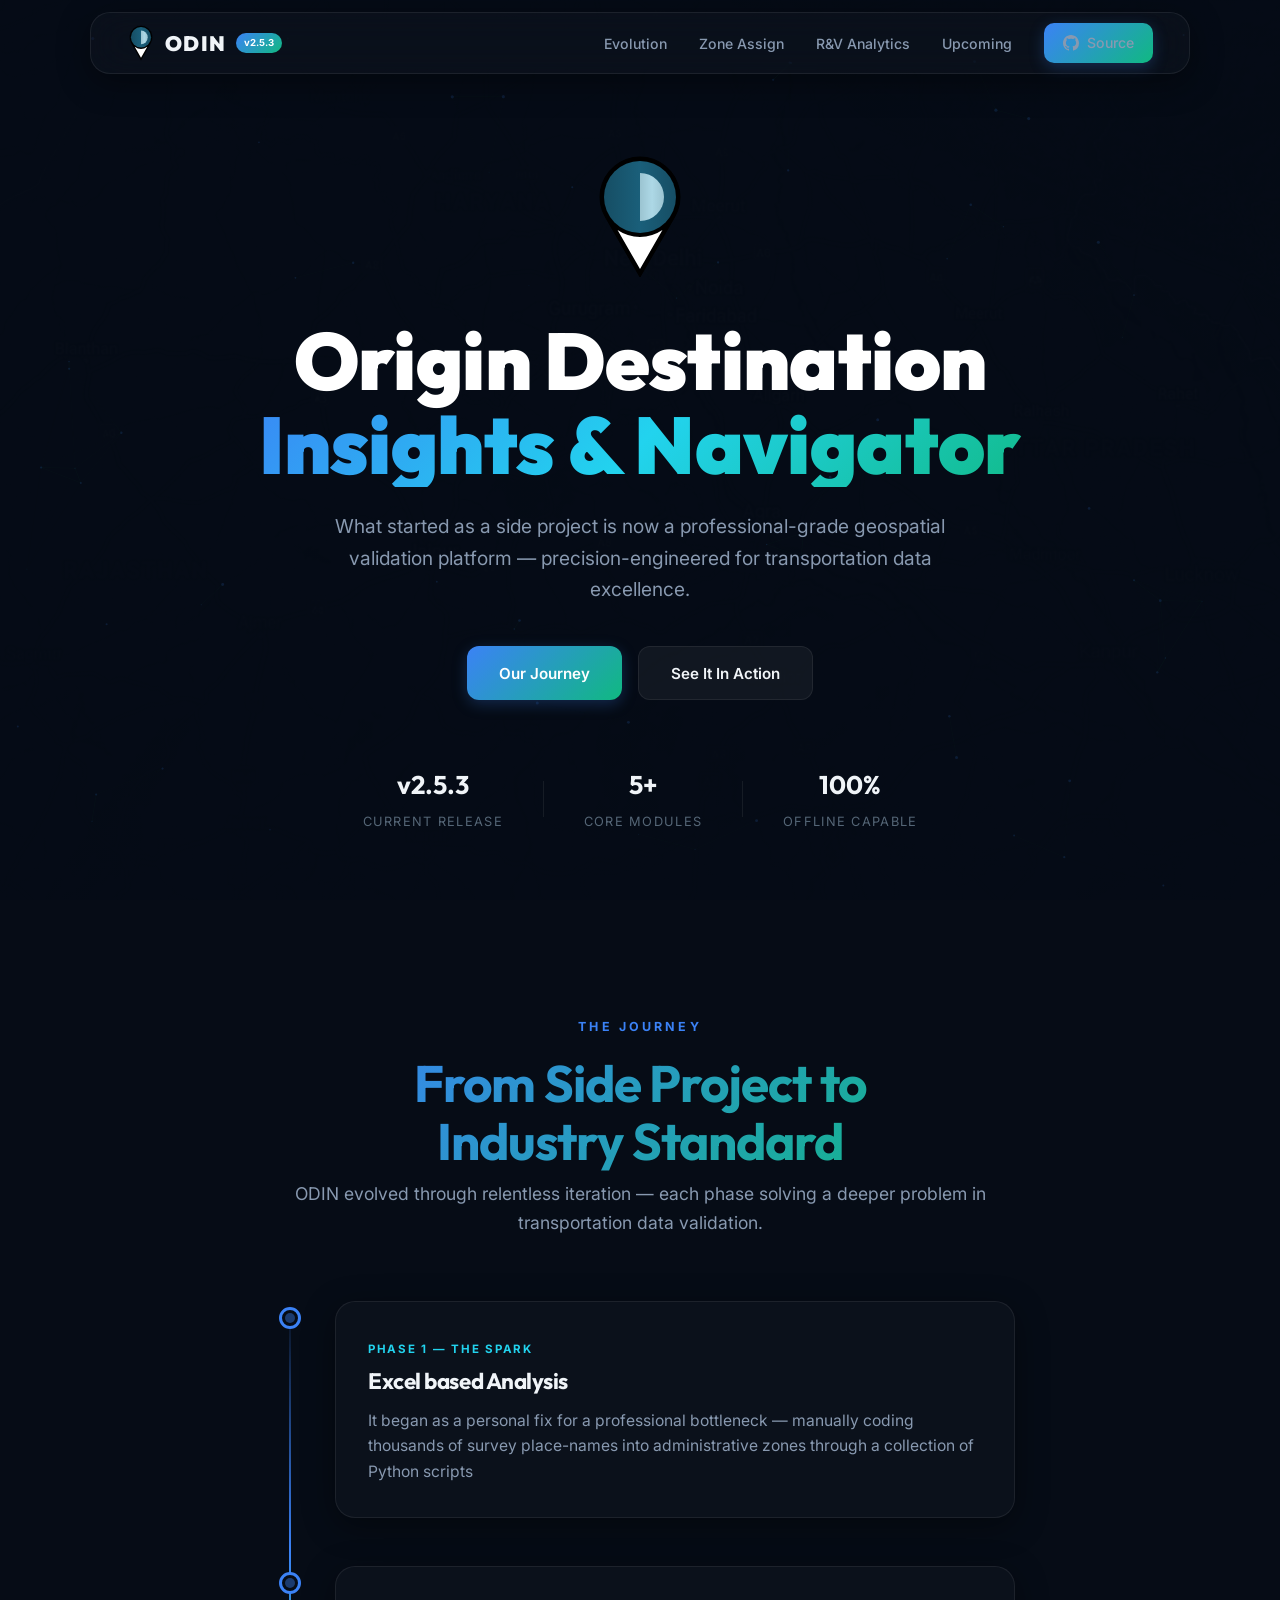
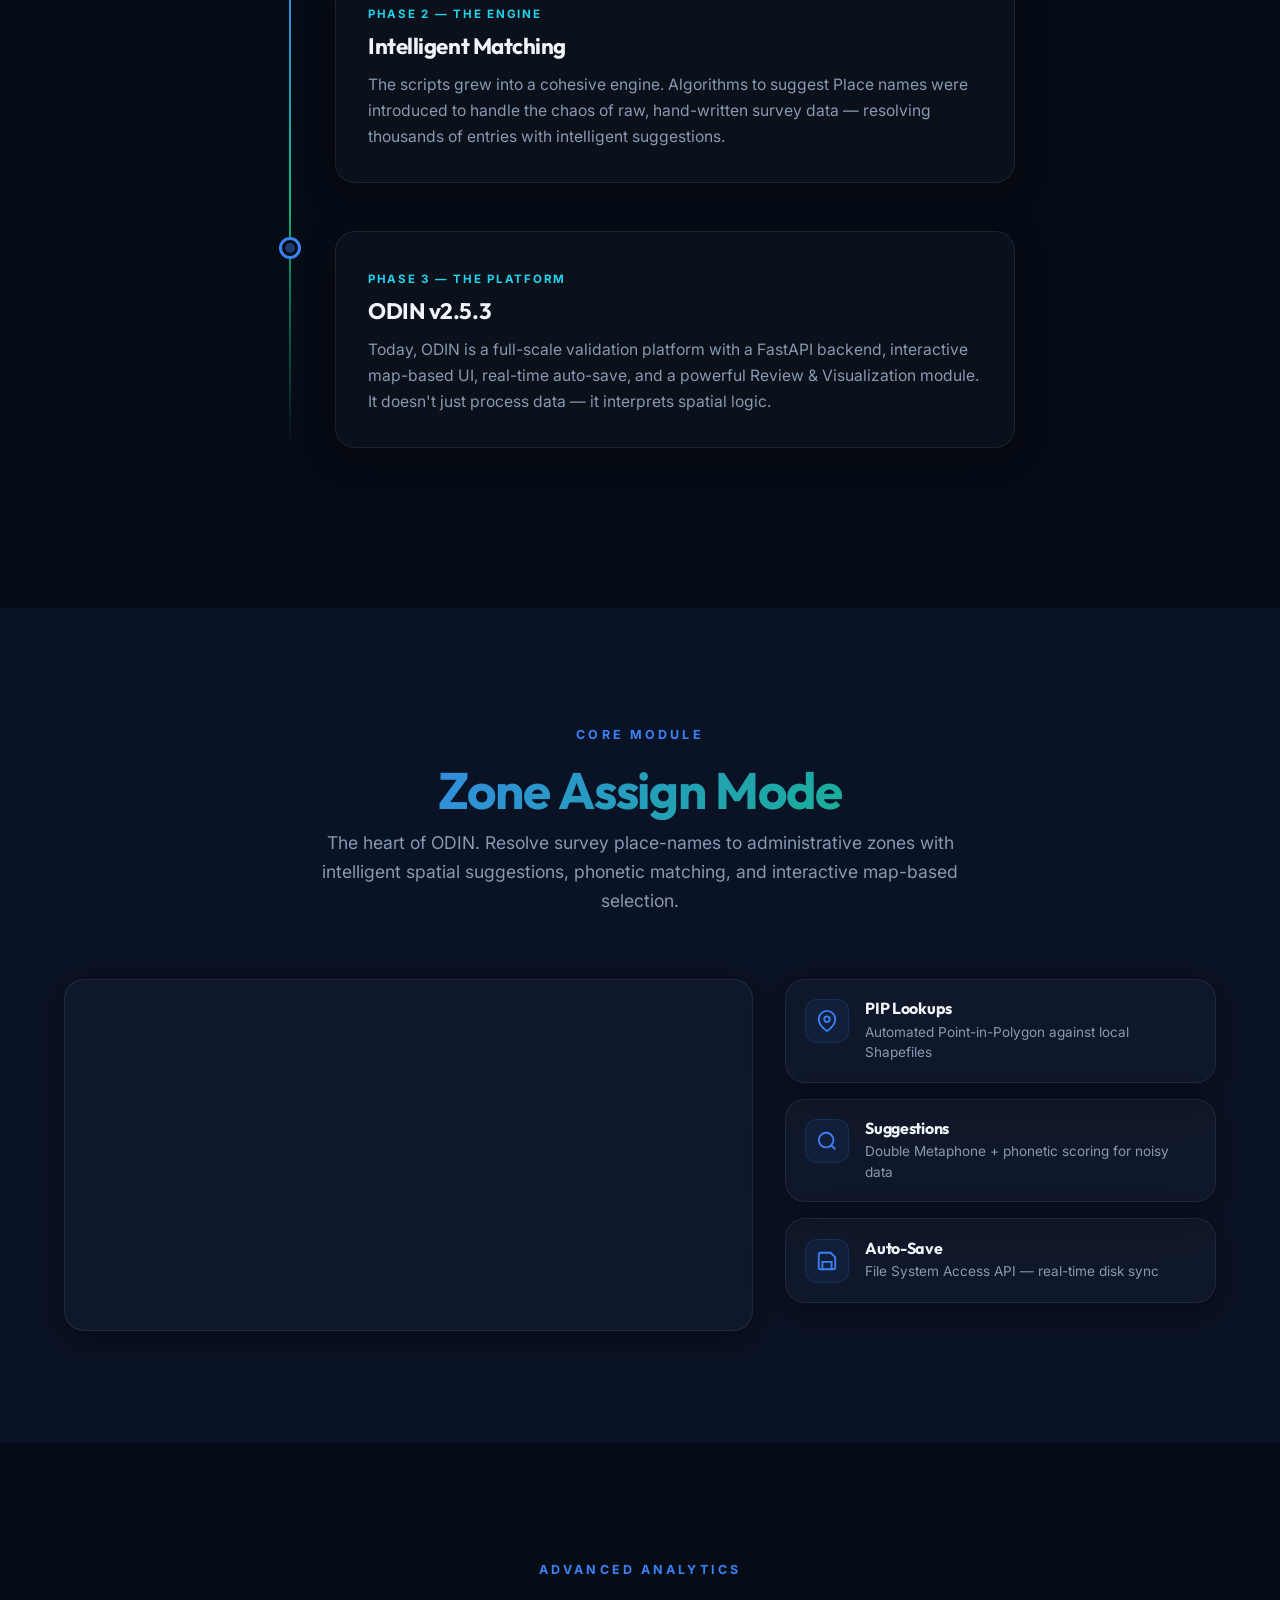
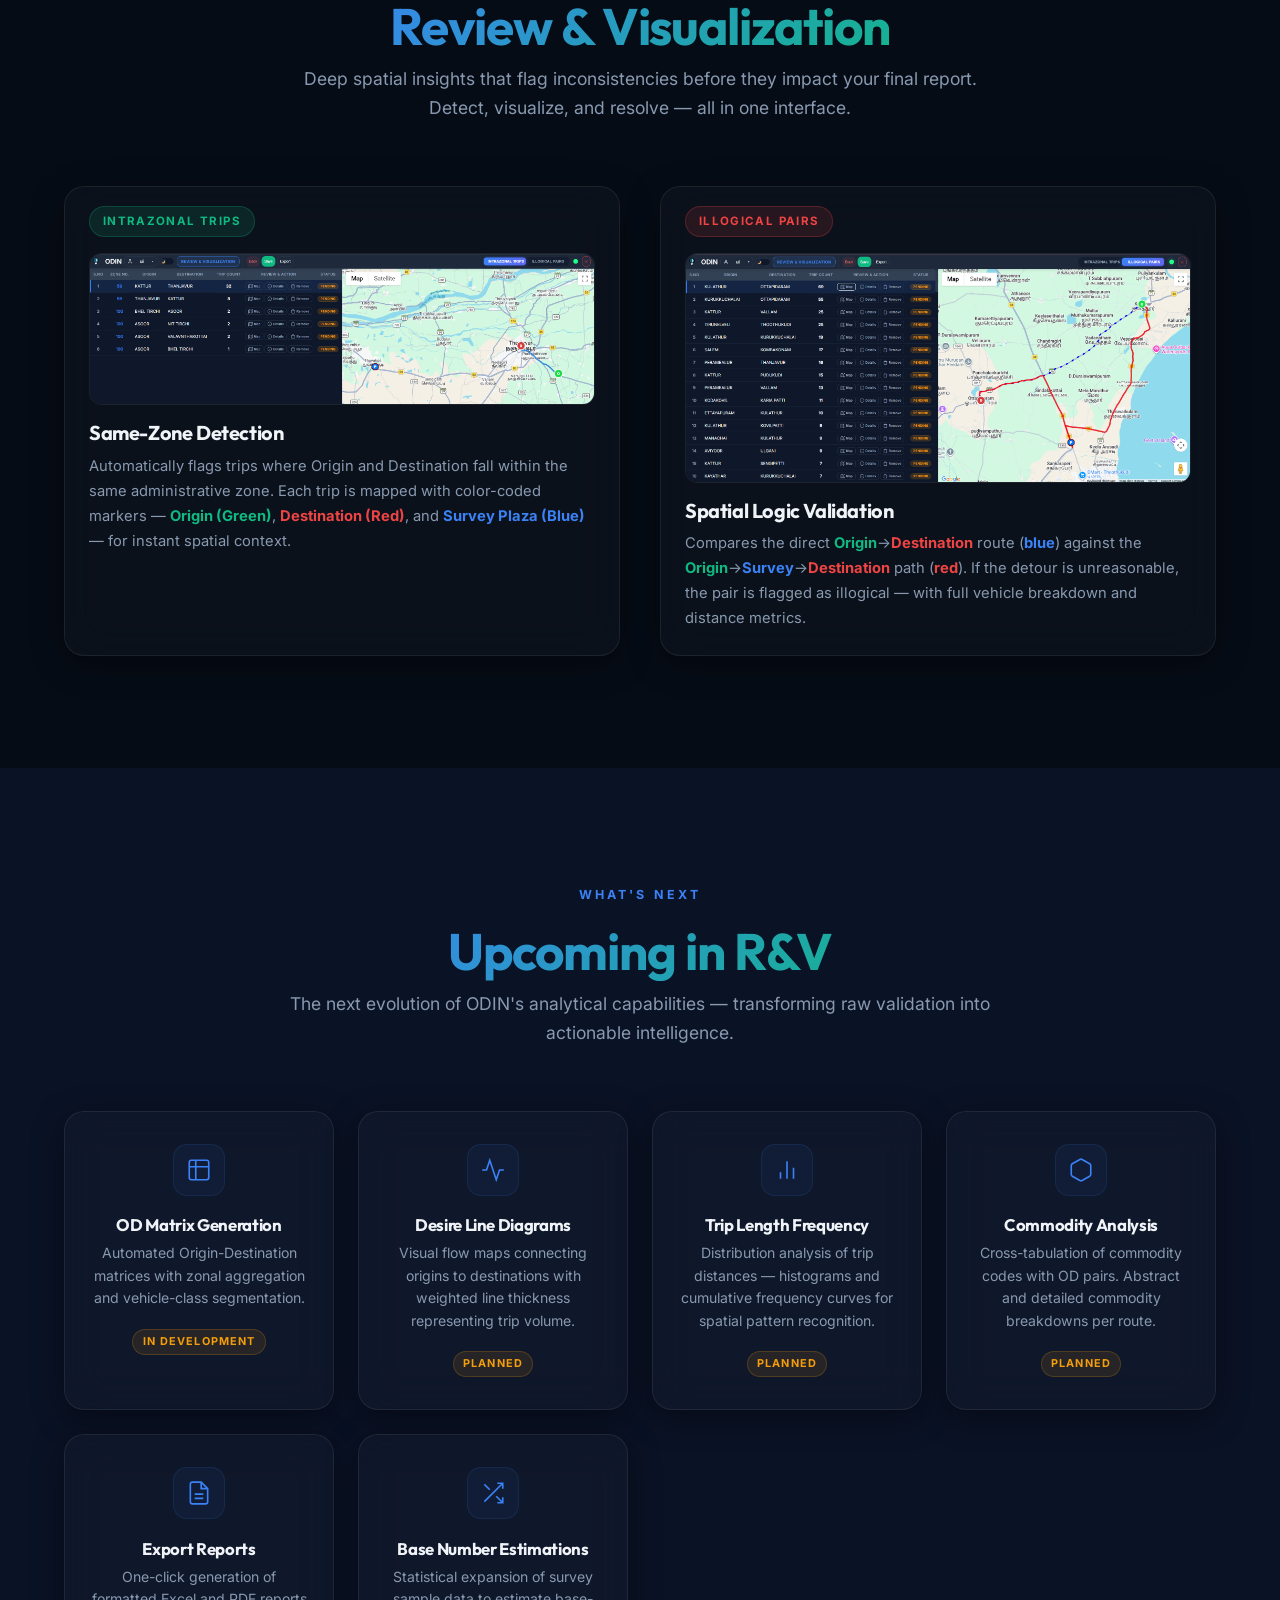
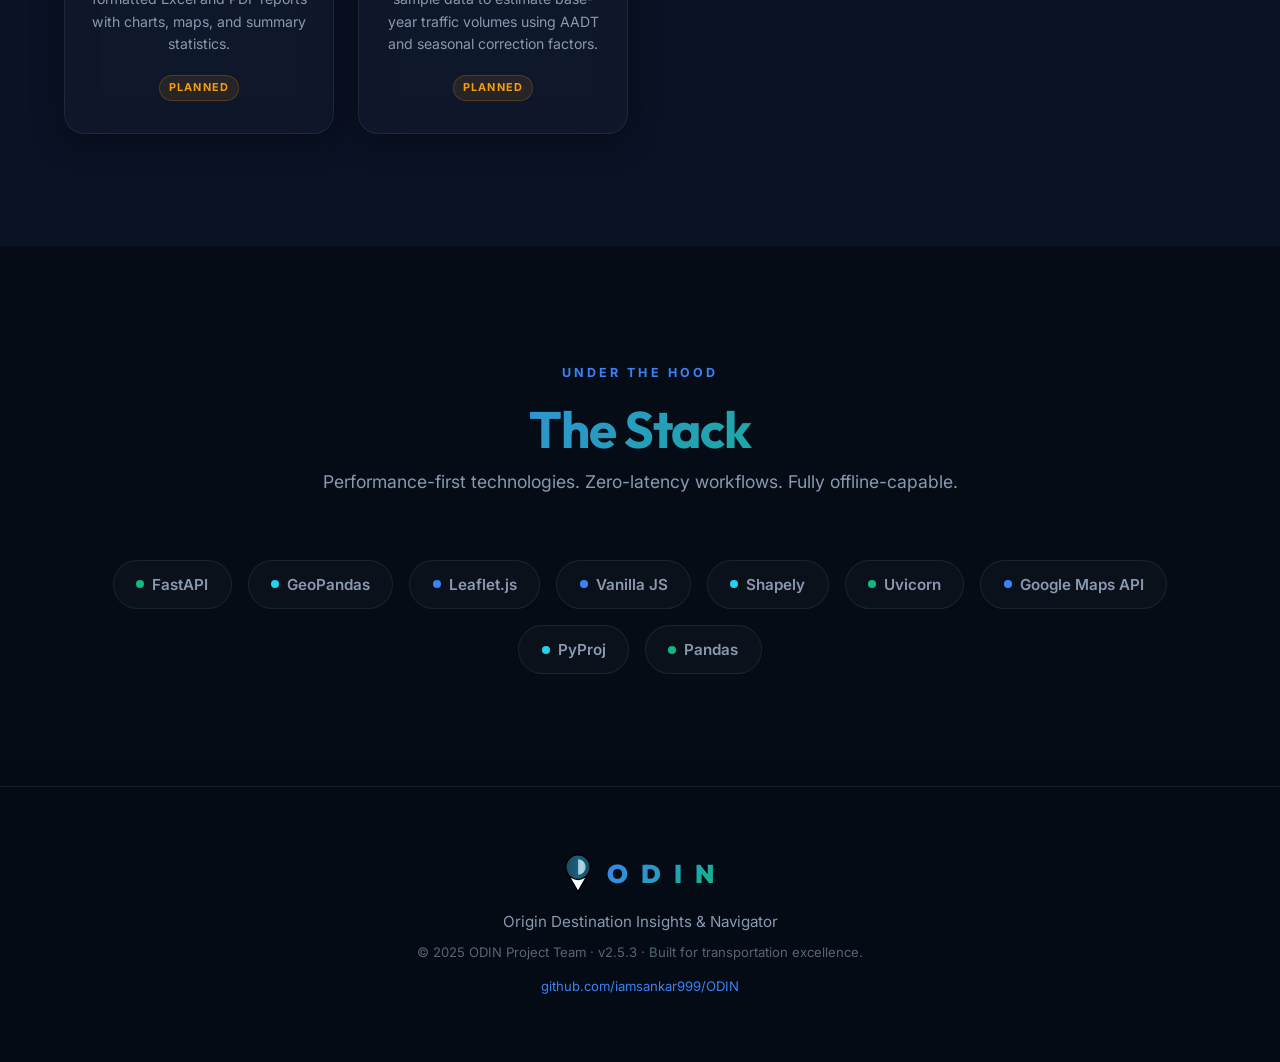
==== index.html @ b7cca42d "Initial commit: Reconstructed ODIN website with evolution story, v2.5.3 features, and premium UI" ====
<!DOCTYPE html>
<html lang="en">

<head>
    <meta charset="UTF-8">
    <meta name="viewport" content="width=device-width, initial-scale=1.0">
    <title>ODIN | Origin Destination Insights &amp; Navigator</title>
    <meta name="description"
        content="ODIN — from side project to professional-grade OD validation platform. Spatial intelligence, zone assignment, and R&V analytics for transportation data.">
    <link rel="preconnect" href="https://fonts.googleapis.com">
    <link rel="preconnect" href="https://fonts.gstatic.com" crossorigin>
    <link
        href="https://fonts.googleapis.com/css2?family=Inter:wght@300;400;500;600;700&family=Outfit:wght@400;500;700;900&display=swap"
        rel="stylesheet">
    <link rel="stylesheet" href="css/style.css">
    <link rel="icon" type="image/svg+xml" href="images/logo.svg">
</head>

<body>

    <!-- ═══════════════════════════ NAVBAR ═══════════════════════════ -->
    <nav id="navbar" class="navbar glass">
        <div class="container nav-content">
            <a href="#" class="logo">
                <img src="images/logo.svg" alt="ODIN" class="logo-icon">
                <span class="logo-text">ODIN</span>
                <span class="badge">v2.5.3</span>
            </a>
            <ul class="nav-links" id="navLinks">
                <li><a href="#evolution">Evolution</a></li>
                <li><a href="#zone-assign">Zone Assign</a></li>
                <li><a href="#rv-analytics">R&amp;V Analytics</a></li>
                <li><a href="#upcoming">Upcoming</a></li>
                <li><a href="https://github.com/iamsankar999/ODIN/releases" class="btn btn-sm btn-primary"
                        target="_blank" rel="noopener">
                        <svg width="16" height="16" viewBox="0 0 24 24" fill="currentColor">
                            <path
                                d="M12 0C5.37 0 0 5.37 0 12c0 5.31 3.435 9.795 8.205 11.385.6.105.825-.255.825-.57 0-.285-.015-1.23-.015-2.235-3.015.555-3.795-.735-4.035-1.41-.135-.345-.72-1.41-1.23-1.695-.42-.225-1.02-.78-.015-.795.945-.015 1.62.87 1.845 1.23 1.08 1.815 2.805 1.305 3.495.99.105-.78.42-1.305.765-1.605-2.67-.3-5.46-1.335-5.46-5.925 0-1.305.465-2.385 1.23-3.225-.12-.3-.54-1.53.12-3.18 0 0 1.005-.315 3.3 1.23.96-.27 1.98-.405 3-.405s2.04.135 3 .405c2.295-1.56 3.3-1.23 3.3-1.23.66 1.65.24 2.88.12 3.18.765.84 1.23 1.905 1.23 3.225 0 4.605-2.805 5.625-5.475 5.925.435.375.81 1.095.81 2.22 0 1.605-.015 2.895-.015 3.3 0 .315.225.69.825.57A12.02 12.02 0 0024 12c0-6.63-5.37-12-12-12z" />
                        </svg>
                        Source
                    </a></li>
            </ul>
            <button class="nav-toggle" id="navToggle" aria-label="Toggle navigation">
                <span></span><span></span><span></span>
            </button>
        </div>
    </nav>

    <!-- ═══════════════════════════ HERO ═══════════════════════════ -->
    <header id="hero" class="hero">
        <div class="hero-bg-map"></div>
        <div class="container hero-content">
            <img src="images/logo.svg" alt="ODIN Logo" class="hero-logo reveal">
            <h1 class="hero-title reveal">
                <span class="hero-title-line">Origin Destination</span>
                <span class="hero-title-line accent">Insights &amp; Navigator</span>
            </h1>
            <p class="hero-subtitle reveal delay-1">What started as a side project is now a professional-grade
                geospatial validation platform — precision-engineered for transportation data excellence.</p>
            <div class="hero-actions reveal delay-2">
                <a href="#evolution" class="btn btn-primary">Our Journey</a>
                <a href="#zone-assign" class="btn btn-secondary">See It In Action</a>
            </div>
            <div class="hero-stats reveal delay-3">
                <div class="stat">
                    <span class="stat-value">v2.5.3</span>
                    <span class="stat-label">Current Release</span>
                </div>
                <div class="stat-divider"></div>
                <div class="stat">
                    <span class="stat-value">5+</span>
                    <span class="stat-label">Core Modules</span>
                </div>
                <div class="stat-divider"></div>
                <div class="stat">
                    <span class="stat-value">100%</span>
                    <span class="stat-label">Offline Capable</span>
                </div>
            </div>
        </div>
    </header>

    <main>
        <!-- ═══════════════════════════ EVOLUTION ═══════════════════════════ -->
        <section id="evolution" class="section">
            <div class="container">
                <div class="section-header reveal">
                    <span class="section-eyebrow">The Journey</span>
                    <h2>From Side Project to<br>Industry Standard</h2>
                    <p>ODIN evolved through relentless iteration — each phase solving a deeper problem in transportation
                        data validation.</p>
                </div>

                <div class="timeline">
                    <div class="timeline-line"></div>

                    <div class="timeline-item reveal">
                        <div class="timeline-marker">
                            <div class="timeline-dot"></div>
                        </div>
                        <div class="timeline-card glass">
                            <span class="timeline-phase">Phase 1 — The Spark</span>
                            <h3>Excel based Analysis</h3>
                            <p>It began as a personal fix for a professional bottleneck — manually coding thousands of
                                survey place-names into administrative zones through a collection of Python scripts</p>
                        </div>
                    </div>

                    <div class="timeline-item reveal delay-1">
                        <div class="timeline-marker">
                            <div class="timeline-dot"></div>
                        </div>
                        <div class="timeline-card glass">
                            <span class="timeline-phase">Phase 2 — The Engine</span>
                            <h3>Intelligent Matching</h3>
                            <p>The scripts grew into a cohesive engine. Algorithms to suggest Place names were
                                introduced to handle the chaos of raw, hand-written survey data —
                                resolving thousands of entries with intelligent suggestions.</p>
                        </div>
                    </div>

                    <div class="timeline-item reveal delay-2">
                        <div class="timeline-marker">
                            <div class="timeline-dot"></div>
                        </div>
                        <div class="timeline-card glass">
                            <span class="timeline-phase">Phase 3 — The Platform</span>
                            <h3>ODIN v2.5.3</h3>
                            <p>Today, ODIN is a full-scale validation platform with a FastAPI backend, interactive
                                map-based UI, real-time auto-save, and a powerful Review &amp; Visualization module. It
                                doesn't just process data — it interprets spatial logic.</p>
                        </div>
                    </div>
                </div>
            </div>
        </section>

        <!-- ═══════════════════════════ ZONE ASSIGN ═══════════════════════════ -->
        <section id="zone-assign" class="section section-dark">
            <div class="container">
                <div class="section-header reveal">
                    <span class="section-eyebrow">Core Module</span>
                    <h2>Zone Assign Mode</h2>
                    <p>The heart of ODIN. Resolve survey place-names to administrative zones with intelligent spatial
                        suggestions, phonetic matching, and interactive map-based selection.</p>
                </div>

                <div class="video-showcase reveal delay-1">
                    <div class="video-frame glass">
                        <video id="zoneAssignVideo" autoplay muted loop playsinline>
                            <source src="Zoneassign_clip.mp4" type="video/mp4">
                            Your browser does not support the video tag.
                        </video>
                    </div>
                    <div class="video-features">
                        <div class="video-feature glass reveal delay-2">
                            <div class="feature-icon">
                                <svg viewBox="0 0 24 24" fill="none" stroke="currentColor" stroke-width="2">
                                    <path d="M21 10c0 7-9 13-9 13s-9-6-9-13a9 9 0 0 1 18 0z" />
                                    <circle cx="12" cy="10" r="3" />
                                </svg>
                            </div>
                            <div>
                                <h4>PIP Lookups</h4>
                                <p>Automated Point-in-Polygon against local Shapefiles</p>
                            </div>
                        </div>
                        <div class="video-feature glass reveal delay-3">
                            <div class="feature-icon">
                                <svg viewBox="0 0 24 24" fill="none" stroke="currentColor" stroke-width="2">
                                    <circle cx="11" cy="11" r="8" />
                                    <path d="M21 21l-4.35-4.35" />
                                </svg>
                            </div>
                            <div>
                                <h4>Suggestions</h4>
                                <p>Double Metaphone + phonetic scoring for noisy data</p>
                            </div>
                        </div>
                        <div class="video-feature glass reveal delay-4">
                            <div class="feature-icon">
                                <svg viewBox="0 0 24 24" fill="none" stroke="currentColor" stroke-width="2">
                                    <path d="M19 21H5a2 2 0 01-2-2V5a2 2 0 012-2h11l5 5v11a2 2 0 01-2 2z" />
                                    <polyline points="17 21 17 13 7 13 7 21" />
                                </svg>
                            </div>
                            <div>
                                <h4>Auto-Save</h4>
                                <p>File System Access API — real-time disk sync</p>
                            </div>
                        </div>
                    </div>
                </div>
            </div>
        </section>

        <!-- ═══════════════════════════ R&V ANALYTICS ═══════════════════════════ -->
        <section id="rv-analytics" class="section">
            <div class="container">
                <div class="section-header reveal">
                    <span class="section-eyebrow">Advanced Analytics</span>
                    <h2>Review &amp; Visualization</h2>
                    <p>Deep spatial insights that flag inconsistencies before they impact your final report. Detect,
                        visualize, and resolve — all in one interface.</p>
                </div>

                <div class="rv-grid">
                    <!-- Intrazonal Card -->
                    <div class="rv-card glass reveal">
                        <div class="rv-card-header">
                            <span class="rv-badge intrazonal">Intrazonal Trips</span>
                        </div>
                        <div class="rv-card-image">
                            <img src="images/rv_intrazonal.png"
                                alt="ODIN Intrazonal Trip Detection — showing origin and destination within the same zone on a map"
                                loading="lazy">
                        </div>
                        <div class="rv-card-body">
                            <h3>Same-Zone Detection</h3>
                            <p>Automatically flags trips where Origin and Destination fall within the same
                                administrative zone. Each trip is mapped with color-coded markers — <strong
                                    style="color:#10b981;">Origin (Green)</strong>, <strong
                                    style="color:#ef4444;">Destination (Red)</strong>, and <strong
                                    style="color:#3b82f6;">Survey Plaza (Blue)</strong> — for instant spatial context.
                            </p>
                        </div>
                    </div>

                    <!-- Illogical Card -->
                    <div class="rv-card glass reveal delay-1">
                        <div class="rv-card-header">
                            <span class="rv-badge illogical">Illogical Pairs</span>
                        </div>
                        <div class="rv-card-image">
                            <img src="images/rv_illogical.png"
                                alt="ODIN Illogical OD Pair Detection — showing route distance comparison between direct and via-survey paths"
                                loading="lazy">
                        </div>
                        <div class="rv-card-body">
                            <h3>Spatial Logic Validation</h3>
                            <p>Compares the direct <strong style="color:#10b981;">Origin</strong>→<strong
                                    style="color:#ef4444;">Destination</strong> route (<strong
                                    style="color:#3b82f6;">blue</strong>) against the <strong
                                    style="color:#10b981;">Origin</strong>→<strong
                                    style="color:#3b82f6;">Survey</strong>→<strong
                                    style="color:#ef4444;">Destination</strong> path (<strong
                                    style="color:#ef4444;">red</strong>). If the detour is unreasonable, the pair is
                                flagged as illogical — with full vehicle breakdown and distance metrics.</p>
                        </div>
                    </div>
                </div>
            </div>
        </section>

        <!-- ═══════════════════════════ UPCOMING ═══════════════════════════ -->
        <section id="upcoming" class="section section-dark">
            <div class="container">
                <div class="section-header reveal">
                    <span class="section-eyebrow">What's Next</span>
                    <h2>Upcoming in R&amp;V</h2>
                    <p>The next evolution of ODIN's analytical capabilities — transforming raw validation into
                        actionable intelligence.</p>
                </div>

                <div class="upcoming-grid">
                    <div class="upcoming-card glass reveal">
                        <div class="upcoming-icon">
                            <svg viewBox="0 0 24 24" fill="none" stroke="currentColor" stroke-width="1.5">
                                <rect x="3" y="3" width="18" height="18" rx="2" />
                                <path d="M3 9h18M9 3v18" />
                            </svg>
                        </div>
                        <h4>OD Matrix Generation</h4>
                        <p>Automated Origin-Destination matrices with zonal aggregation and vehicle-class segmentation.
                        </p>
                        <span class="upcoming-status">In Development</span>
                    </div>
                    <div class="upcoming-card glass reveal delay-1">
                        <div class="upcoming-icon">
                            <svg viewBox="0 0 24 24" fill="none" stroke="currentColor" stroke-width="1.5">
                                <path d="M22 12h-4l-3 9L9 3l-3 9H2" />
                            </svg>
                        </div>
                        <h4>Desire Line Diagrams</h4>
                        <p>Visual flow maps connecting origins to destinations with weighted line thickness representing
                            trip volume.</p>
                        <span class="upcoming-status">Planned</span>
                    </div>
                    <div class="upcoming-card glass reveal delay-2">
                        <div class="upcoming-icon">
                            <svg viewBox="0 0 24 24" fill="none" stroke="currentColor" stroke-width="1.5">
                                <path d="M18 20V10M12 20V4M6 20v-6" />
                            </svg>
                        </div>
                        <h4>Trip Length Frequency</h4>
                        <p>Distribution analysis of trip distances — histograms and cumulative frequency curves for
                            spatial pattern recognition.</p>
                        <span class="upcoming-status">Planned</span>
                    </div>
                    <div class="upcoming-card glass reveal delay-3">
                        <div class="upcoming-icon">
                            <svg viewBox="0 0 24 24" fill="none" stroke="currentColor" stroke-width="1.5">
                                <path
                                    d="M21 16V8a2 2 0 00-1-1.73l-7-4a2 2 0 00-2 0l-7 4A2 2 0 003 8v8a2 2 0 001 1.73l7 4a2 2 0 002 0l7-4A2 2 0 0021 16z" />
                            </svg>
                        </div>
                        <h4>Commodity Analysis</h4>
                        <p>Cross-tabulation of commodity codes with OD pairs. Abstract and detailed commodity breakdowns
                            per route.</p>
                        <span class="upcoming-status">Planned</span>
                    </div>
                    <div class="upcoming-card glass reveal delay-4">
                        <div class="upcoming-icon">
                            <svg viewBox="0 0 24 24" fill="none" stroke="currentColor" stroke-width="1.5">
                                <path d="M14 2H6a2 2 0 00-2 2v16a2 2 0 002 2h12a2 2 0 002-2V8z" />
                                <polyline points="14 2 14 8 20 8" />
                                <line x1="16" y1="13" x2="8" y2="13" />
                                <line x1="16" y1="17" x2="8" y2="17" />
                            </svg>
                        </div>
                        <h4>Export Reports</h4>
                        <p>One-click generation of formatted Excel and PDF reports with charts, maps, and summary
                            statistics.</p>
                        <span class="upcoming-status">Planned</span>
                    </div>
                    <div class="upcoming-card glass reveal delay-5">
                        <div class="upcoming-icon">
                            <svg viewBox="0 0 24 24" fill="none" stroke="currentColor" stroke-width="1.5">
                                <path d="M16 3h5v5M4 20L21 3M21 16v5h-5M15 15l6 6M4 4l5 5" />
                            </svg>
                        </div>
                        <h4>Base Number Estimations</h4>
                        <p>Statistical expansion of survey sample data to estimate base-year traffic volumes using AADT
                            and seasonal correction factors.</p>
                        <span class="upcoming-status">Planned</span>
                    </div>
                </div>
            </div>
        </section>

        <!-- ═══════════════════════════ TECH STACK ═══════════════════════════ -->
        <section id="stack" class="section">
            <div class="container">
                <div class="section-header reveal">
                    <span class="section-eyebrow">Under the Hood</span>
                    <h2>The Stack</h2>
                    <p>Performance-first technologies. Zero-latency workflows. Fully offline-capable.</p>
                </div>
                <div class="tech-grid reveal delay-1">
                    <div class="tech-tag"><span class="tech-dot backend"></span>FastAPI</div>
                    <div class="tech-tag"><span class="tech-dot spatial"></span>GeoPandas</div>
                    <div class="tech-tag"><span class="tech-dot frontend"></span>Leaflet.js</div>
                    <div class="tech-tag"><span class="tech-dot frontend"></span>Vanilla JS</div>
                    <div class="tech-tag"><span class="tech-dot spatial"></span>Shapely</div>
                    <div class="tech-tag"><span class="tech-dot backend"></span>Uvicorn</div>
                    <div class="tech-tag"><span class="tech-dot frontend"></span>Google Maps API</div>
                    <div class="tech-tag"><span class="tech-dot spatial"></span>PyProj</div>
                    <div class="tech-tag"><span class="tech-dot backend"></span>Pandas</div>
                </div>
            </div>
        </section>
    </main>

    <!-- ═══════════════════════════ FOOTER ═══════════════════════════ -->
    <footer class="footer glass">
        <div class="container footer-content">
            <div class="footer-brand">
                <img src="images/logo.svg" alt="ODIN" class="footer-logo">
                <span class="footer-name">O D I N</span>
            </div>
            <p class="footer-tagline">Origin Destination Insights &amp; Navigator</p>
            <p class="footer-copy">&copy; 2025 ODIN Project Team &middot; v2.5.3 &middot; Built for transportation
                excellence.</p>
            <a href="https://github.com/iamsankar999/ODIN/releases" class="footer-link" target="_blank"
                rel="noopener">github.com/iamsankar999/ODIN</a>
        </div>
    </footer>

    <script src="js/main.js"></script>
</body>

</html>
---- css/style.css ----
/* ════════════════════════════════════════════════════════════════════
   ODIN Website — Design System
   Origin Destination Insights & Navigator
   ════════════════════════════════════════════════════════════════════ */

:root {
    /* Colors */
    --bg-primary: #060c16;
    --bg-secondary: #0a1225;
    --bg-card: rgba(10, 18, 37, 0.7);
    --text-primary: #f0f4f8;
    --text-secondary: #8899b0;
    --text-muted: #556677;
    --accent-blue: #3b82f6;
    --accent-cyan: #22d3ee;
    --accent-emerald: #10b981;
    --accent-red: #ef4444;
    --accent-amber: #f59e0b;

    /* Glass */
    --glass-bg: rgba(255, 255, 255, 0.025);
    --glass-bg-hover: rgba(255, 255, 255, 0.05);
    --glass-border: rgba(255, 255, 255, 0.07);
    --glass-border-hover: rgba(59, 130, 246, 0.35);
    --glass-shadow: 0 8px 32px rgba(0, 0, 0, 0.4);

    /* Gradients */
    --grad-primary: linear-gradient(135deg, #3b82f6 0%, #10b981 100%);
    --grad-hero: linear-gradient(135deg, #3b82f6 0%, #22d3ee 50%, #10b981 100%);
    --grad-dark-overlay: linear-gradient(180deg, rgba(6,12,22,0.92) 0%, rgba(6,12,22,0.80) 40%, rgba(6,12,22,0.95) 100%);

    /* Typography */
    --font-sans: 'Inter', -apple-system, BlinkMacSystemFont, "Segoe UI", sans-serif;
    --font-display: 'Outfit', var(--font-sans);

    /* Spacing */
    --section-pad: 7rem;
    --container-max: 1200px;
}

/* ════════ Reset ════════ */
*, *::before, *::after {
    margin: 0;
    padding: 0;
    box-sizing: border-box;
}

html {
    scroll-behavior: smooth;
    scroll-padding-top: 100px;
}

body {
    font-family: var(--font-sans);
    background-color: var(--bg-primary);
    color: var(--text-primary);
    line-height: 1.65;
    overflow-x: hidden;
    -webkit-font-smoothing: antialiased;
}

img { max-width: 100%; display: block; }
a { text-decoration: none; color: inherit; }

/* ════════ Scrollbar ════════ */
::-webkit-scrollbar { width: 8px; }
::-webkit-scrollbar-track { background: var(--bg-primary); }
::-webkit-scrollbar-thumb { background: rgba(59,130,246,0.25); border-radius: 4px; }
::-webkit-scrollbar-thumb:hover { background: var(--accent-blue); }

/* ════════ Typography ════════ */
h1, h2, h3, h4 {
    font-family: var(--font-display);
    line-height: 1.15;
    letter-spacing: -0.02em;
    color: var(--text-primary);
}

h2 {
    font-size: clamp(2.2rem, 5vw, 3.2rem);
    font-weight: 700;
    background: var(--grad-primary);
    -webkit-background-clip: text;
    -webkit-text-fill-color: transparent;
    background-clip: text;
}

/* ════════ Layout ════════ */
.container {
    width: 100%;
    max-width: var(--container-max);
    margin: 0 auto;
    padding: 0 1.5rem;
}

/* ════════ Glass ════════ */
.glass {
    background: var(--glass-bg);
    backdrop-filter: blur(20px);
    -webkit-backdrop-filter: blur(20px);
    border: 1px solid var(--glass-border);
    border-radius: 20px;
    box-shadow: var(--glass-shadow);
}

/* ════════ Buttons ════════ */
.btn {
    display: inline-flex;
    align-items: center;
    gap: 0.5rem;
    padding: 0.85rem 2rem;
    border-radius: 12px;
    font-weight: 600;
    font-size: 0.95rem;
    font-family: var(--font-sans);
    cursor: pointer;
    transition: all 0.4s cubic-bezier(0.23, 1, 0.32, 1);
    border: none;
}

.btn-sm { padding: 0.55rem 1.2rem; font-size: 0.85rem; border-radius: 10px; }

.btn-primary {
    background: var(--grad-primary);
    color: #fff;
    box-shadow: 0 4px 15px rgba(59,130,246,0.25);
}
.btn-primary:hover {
    transform: translateY(-3px);
    box-shadow: 0 8px 30px rgba(59,130,246,0.4);
}

.btn-secondary {
    background: rgba(255,255,255,0.05);
    border: 1px solid var(--glass-border);
    color: var(--text-primary);
}
.btn-secondary:hover {
    background: rgba(255,255,255,0.1);
    border-color: var(--accent-blue);
    transform: translateY(-2px);
}

/* ════════════════════════════════════════════════════════════════════
   NAVBAR
   ════════════════════════════════════════════════════════════════════ */
.navbar {
    position: fixed;
    top: 0.75rem;
    left: 50%;
    transform: translateX(-50%);
    width: calc(100% - 1.5rem);
    max-width: 1100px;
    z-index: 9999;
    padding: 0 0.75rem;
    transition: all 0.4s ease;
}
.navbar.scrolled {
    top: 0;
    width: 100%;
    max-width: 100%;
    border-radius: 0;
    background: rgba(6,12,22,0.85);
    border-top: none;
    border-left: none;
    border-right: none;
}

.nav-content {
    display: flex;
    align-items: center;
    justify-content: space-between;
    height: 60px;
}

.logo {
    display: flex;
    align-items: center;
    gap: 0.6rem;
}
.logo-icon { width: 28px; height: auto; }
.logo-text {
    font-family: var(--font-display);
    font-weight: 900;
    font-size: 1.3rem;
    letter-spacing: 1.5px;
    color: var(--text-primary);
}
.badge {
    font-size: 0.6rem;
    font-weight: 700;
    background: var(--grad-primary);
    color: #fff;
    padding: 0.15rem 0.5rem;
    border-radius: 20px;
}

.nav-links {
    display: flex;
    list-style: none;
    gap: 2rem;
    align-items: center;
}
.nav-links a {
    font-size: 0.88rem;
    font-weight: 500;
    color: var(--text-secondary);
    transition: color 0.3s;
}
.nav-links a:hover { color: var(--text-primary); }

.nav-toggle {
    display: none;
    flex-direction: column;
    gap: 5px;
    background: none;
    border: none;
    cursor: pointer;
    padding: 4px;
}
.nav-toggle span {
    width: 22px;
    height: 2px;
    background: var(--text-primary);
    border-radius: 2px;
    transition: 0.3s;
}

/* ════════════════════════════════════════════════════════════════════
   HERO
   ════════════════════════════════════════════════════════════════════ */
.hero {
    position: relative;
    min-height: 100vh;
    display: flex;
    align-items: center;
    justify-content: center;
    overflow: hidden;
    padding-top: 80px;
}

.hero-bg-map {
    position: absolute;
    inset: 0;
    background: url('../images/bg_map.png') center/cover no-repeat;
    opacity: 0.18;
    z-index: 0;
}
.hero-bg-map::after {
    content: '';
    position: absolute;
    inset: 0;
    background: var(--grad-dark-overlay);
}

.hero-content {
    position: relative;
    z-index: 1;
    text-align: center;
    max-width: 900px;
    margin: 0 auto;
}

.hero-logo {
    width: 100px;
    height: auto;
    margin: 0 auto 2rem;
    filter: drop-shadow(0 0 30px rgba(59,130,246,0.3));
}

.hero-title {
    margin-bottom: 1.5rem;
}
.hero-title-line {
    display: block;
    font-size: clamp(2.8rem, 8vw, 5rem);
    font-weight: 900;
    line-height: 1.05;
    color: #fff;
}
.hero-title-line.accent {
    background: var(--grad-hero);
    -webkit-background-clip: text;
    -webkit-text-fill-color: transparent;
    background-clip: text;
}

.hero-subtitle {
    font-size: 1.2rem;
    color: var(--text-secondary);
    max-width: 660px;
    margin: 0 auto 2.5rem;
    font-weight: 400;
}

.hero-actions {
    display: flex;
    gap: 1rem;
    justify-content: center;
    margin-bottom: 4rem;
}

.hero-stats {
    display: flex;
    justify-content: center;
    align-items: center;
    gap: 2.5rem;
}
.stat { text-align: center; }
.stat-value {
    display: block;
    font-family: var(--font-display);
    font-weight: 700;
    font-size: 1.6rem;
    color: var(--text-primary);
}
.stat-label {
    font-size: 0.8rem;
    color: var(--text-muted);
    text-transform: uppercase;
    letter-spacing: 0.1em;
}
.stat-divider {
    width: 1px;
    height: 36px;
    background: var(--glass-border);
}

/* ════════════════════════════════════════════════════════════════════
   SECTIONS
   ════════════════════════════════════════════════════════════════════ */
.section {
    padding: var(--section-pad) 0;
    position: relative;
}
.section-dark {
    background: var(--bg-secondary);
}

.section-header {
    text-align: center;
    margin-bottom: 4rem;
    max-width: 700px;
    margin-left: auto;
    margin-right: auto;
}
.section-eyebrow {
    display: inline-block;
    font-size: 0.78rem;
    font-weight: 700;
    text-transform: uppercase;
    letter-spacing: 0.25em;
    color: var(--accent-blue);
    margin-bottom: 1rem;
}
.section-header p {
    color: var(--text-secondary);
    font-size: 1.1rem;
    margin-top: 0.5rem;
}

/* ════════════════════════════════════════════════════════════════════
   TIMELINE
   ════════════════════════════════════════════════════════════════════ */
.timeline {
    position: relative;
    max-width: 750px;
    margin: 0 auto;
}
.timeline-line {
    position: absolute;
    left: 24px;
    top: 0;
    bottom: 0;
    width: 2px;
    background: linear-gradient(to bottom, transparent, var(--accent-blue), var(--accent-emerald), transparent);
}

.timeline-item {
    position: relative;
    padding-left: 70px;
    margin-bottom: 3rem;
}

.timeline-marker {
    position: absolute;
    left: 14px;
    top: 6px;
}
.timeline-dot {
    width: 22px;
    height: 22px;
    border-radius: 50%;
    background: var(--bg-primary);
    border: 3px solid var(--accent-blue);
    position: relative;
    z-index: 1;
}
.timeline-dot::after {
    content: '';
    position: absolute;
    inset: 3px;
    border-radius: 50%;
    background: var(--accent-blue);
    opacity: 0.4;
}

.timeline-card {
    padding: 2rem;
    transition: all 0.4s ease;
}
.timeline-card:hover {
    border-color: var(--glass-border-hover);
    transform: translateX(8px);
}

.timeline-phase {
    display: inline-block;
    font-size: 0.72rem;
    font-weight: 700;
    text-transform: uppercase;
    letter-spacing: 0.15em;
    color: var(--accent-cyan);
    margin-bottom: 0.6rem;
}

.timeline-card h3 {
    font-size: 1.4rem;
    margin-bottom: 0.8rem;
}
.timeline-card p {
    color: var(--text-secondary);
    font-size: 0.98rem;
}

/* ════════════════════════════════════════════════════════════════════
   ZONE ASSIGN — VIDEO SHOWCASE
   ════════════════════════════════════════════════════════════════════ */
.video-showcase {
    display: grid;
    grid-template-columns: 1.6fr 1fr;
    gap: 2rem;
    align-items: start;
}

.video-frame {
    overflow: hidden;
    padding: 0.4rem;
    position: relative;
}
.video-frame::before {
    content: '';
    position: absolute;
    inset: -1px;
    border-radius: 20px;
    padding: 1px;
    background: var(--grad-primary);
    -webkit-mask: linear-gradient(#fff 0 0) content-box, linear-gradient(#fff 0 0);
    -webkit-mask-composite: xor;
    mask-composite: exclude;
    opacity: 0.3;
    pointer-events: none;
}

.video-frame video {
    width: 100%;
    border-radius: 16px;
    display: block;
}

.video-features {
    display: flex;
    flex-direction: column;
    gap: 1rem;
}

.video-feature {
    display: flex;
    align-items: flex-start;
    gap: 1rem;
    padding: 1.2rem;
    transition: all 0.3s ease;
}
.video-feature:hover {
    border-color: var(--glass-border-hover);
    transform: translateX(5px);
}

.feature-icon {
    width: 44px;
    height: 44px;
    min-width: 44px;
    border-radius: 12px;
    background: rgba(59,130,246,0.08);
    border: 1px solid rgba(59,130,246,0.15);
    display: flex;
    align-items: center;
    justify-content: center;
    color: var(--accent-blue);
}
.feature-icon svg { width: 22px; height: 22px; }

.video-feature h4 {
    font-size: 1rem;
    margin-bottom: 0.25rem;
}
.video-feature p {
    font-size: 0.85rem;
    color: var(--text-secondary);
    line-height: 1.5;
}

/* ════════════════════════════════════════════════════════════════════
   R&V ANALYTICS
   ════════════════════════════════════════════════════════════════════ */
.rv-grid {
    display: grid;
    grid-template-columns: 1fr 1fr;
    gap: 2.5rem;
}

.rv-card {
    overflow: hidden;
    transition: all 0.5s cubic-bezier(0.23, 1, 0.32, 1);
}
.rv-card:hover {
    transform: translateY(-8px);
    border-color: var(--glass-border-hover);
}

.rv-card-header {
    padding: 1.2rem 1.5rem 0;
}

.rv-badge {
    display: inline-block;
    font-size: 0.72rem;
    font-weight: 700;
    text-transform: uppercase;
    letter-spacing: 0.12em;
    padding: 0.3rem 0.8rem;
    border-radius: 20px;
}
.rv-badge.intrazonal {
    background: rgba(16,185,129,0.12);
    color: var(--accent-emerald);
    border: 1px solid rgba(16,185,129,0.25);
}
.rv-badge.illogical {
    background: rgba(239,68,68,0.12);
    color: var(--accent-red);
    border: 1px solid rgba(239,68,68,0.25);
}

.rv-card-image {
    padding: 1rem 1.5rem;
    position: relative;
}
.rv-card-image img {
    width: 100%;
    border-radius: 12px;
    border: 1px solid var(--glass-border);
    transition: transform 0.6s ease;
}
.rv-card:hover .rv-card-image img {
    transform: scale(1.02);
}

.rv-card-body {
    padding: 0 1.5rem 1.5rem;
}
.rv-card-body h3 {
    font-size: 1.25rem;
    margin-bottom: 0.6rem;
}
.rv-card-body p {
    color: var(--text-secondary);
    font-size: 0.92rem;
    line-height: 1.7;
}

/* ════════════════════════════════════════════════════════════════════
   UPCOMING FEATURES
   ════════════════════════════════════════════════════════════════════ */
.upcoming-grid {
    display: grid;
    grid-template-columns: repeat(auto-fit, minmax(220px, 1fr));
    gap: 1.5rem;
}

.upcoming-card {
    padding: 2rem 1.5rem;
    text-align: center;
    transition: all 0.4s cubic-bezier(0.23, 1, 0.32, 1);
    position: relative;
    overflow: hidden;
}
.upcoming-card::before {
    content: '';
    position: absolute;
    top: 0;
    left: 0;
    right: 0;
    height: 2px;
    background: var(--grad-primary);
    opacity: 0;
    transition: opacity 0.3s;
}
.upcoming-card:hover::before { opacity: 1; }
.upcoming-card:hover {
    transform: translateY(-6px);
    border-color: var(--glass-border-hover);
}

.upcoming-icon {
    width: 52px;
    height: 52px;
    margin: 0 auto 1.2rem;
    border-radius: 14px;
    background: rgba(59,130,246,0.06);
    border: 1px solid rgba(59,130,246,0.12);
    display: flex;
    align-items: center;
    justify-content: center;
    color: var(--accent-blue);
    transition: all 0.3s;
}
.upcoming-card:hover .upcoming-icon {
    background: var(--accent-blue);
    color: #fff;
    border-color: var(--accent-blue);
}
.upcoming-icon svg { width: 26px; height: 26px; }

.upcoming-card h4 {
    font-size: 1.05rem;
    margin-bottom: 0.5rem;
}
.upcoming-card p {
    font-size: 0.88rem;
    color: var(--text-secondary);
    line-height: 1.6;
    margin-bottom: 1rem;
}
.upcoming-status {
    display: inline-block;
    font-size: 0.68rem;
    font-weight: 700;
    text-transform: uppercase;
    letter-spacing: 0.1em;
    color: var(--accent-amber);
    background: rgba(245,158,11,0.1);
    border: 1px solid rgba(245,158,11,0.2);
    padding: 0.2rem 0.6rem;
    border-radius: 20px;
}

/* ════════════════════════════════════════════════════════════════════
   TECH STACK
   ════════════════════════════════════════════════════════════════════ */
.tech-grid {
    display: flex;
    flex-wrap: wrap;
    justify-content: center;
    gap: 1rem;
}

.tech-tag {
    display: flex;
    align-items: center;
    gap: 0.5rem;
    padding: 0.7rem 1.4rem;
    background: var(--glass-bg);
    border: 1px solid var(--glass-border);
    border-radius: 100px;
    font-weight: 600;
    font-size: 0.95rem;
    color: var(--text-secondary);
    transition: all 0.35s cubic-bezier(0.23, 1, 0.32, 1);
    cursor: default;
}
.tech-tag:hover {
    color: #fff;
    border-color: var(--accent-blue);
    background: rgba(59,130,246,0.12);
    transform: translateY(-4px) scale(1.05);
}

.tech-dot {
    width: 8px;
    height: 8px;
    border-radius: 50%;
}
.tech-dot.frontend { background: var(--accent-blue); }
.tech-dot.backend { background: var(--accent-emerald); }
.tech-dot.spatial { background: var(--accent-cyan); }

/* ════════════════════════════════════════════════════════════════════
   FOOTER
   ════════════════════════════════════════════════════════════════════ */
.footer {
    padding: 4rem 0;
    border-radius: 0;
    border-left: none;
    border-right: none;
    border-bottom: none;
    background: rgba(6,12,22,0.9);
}

.footer-content { text-align: center; }

.footer-brand {
    display: flex;
    align-items: center;
    justify-content: center;
    gap: 0.8rem;
    margin-bottom: 0.8rem;
}
.footer-logo { width: 32px; height: auto; }
.footer-name {
    font-family: var(--font-display);
    font-weight: 900;
    font-size: 1.6rem;
    letter-spacing: 4px;
    background: var(--grad-primary);
    -webkit-background-clip: text;
    -webkit-text-fill-color: transparent;
    background-clip: text;
}
.footer-tagline {
    font-size: 0.95rem;
    color: var(--text-secondary);
    margin-bottom: 0.5rem;
}
.footer-copy {
    font-size: 0.82rem;
    color: var(--text-muted);
    margin-bottom: 0.5rem;
}
.footer-link {
    font-size: 0.82rem;
    color: var(--accent-blue);
    transition: color 0.3s;
}
.footer-link:hover { color: var(--accent-cyan); }

/* ════════════════════════════════════════════════════════════════════
   ANIMATIONS
   ════════════════════════════════════════════════════════════════════ */
.reveal {
    opacity: 0;
    transform: translateY(40px);
    filter: blur(6px);
    transition: all 1s cubic-bezier(0.22, 1, 0.36, 1);
}
.reveal.active {
    opacity: 1;
    transform: translateY(0);
    filter: blur(0);
}

.delay-1 { transition-delay: 150ms; }
.delay-2 { transition-delay: 300ms; }
.delay-3 { transition-delay: 450ms; }
.delay-4 { transition-delay: 600ms; }
.delay-5 { transition-delay: 750ms; }

/* ════════════════════════════════════════════════════════════════════
   RESPONSIVE
   ════════════════════════════════════════════════════════════════════ */
@media (max-width: 1024px) {
    .video-showcase {
        grid-template-columns: 1fr;
    }
    .rv-grid {
        grid-template-columns: 1fr;
    }
}

@media (max-width: 768px) {
    :root { --section-pad: 4.5rem; }

    .nav-links { display: none; }
    .nav-links.open {
        display: flex;
        flex-direction: column;
        position: absolute;
        top: 70px;
        left: 0;
        right: 0;
        background: rgba(6,12,22,0.95);
        backdrop-filter: blur(20px);
        padding: 1.5rem;
        border-radius: 0 0 16px 16px;
        border: 1px solid var(--glass-border);
        border-top: none;
        gap: 1rem;
    }
    .nav-toggle { display: flex; }

    .hero-title-line { font-size: clamp(2rem, 10vw, 3rem); }
    .hero-actions { flex-direction: column; align-items: center; }
    .hero-stats { flex-direction: column; gap: 1.5rem; }
    .stat-divider { width: 40px; height: 1px; }

    .timeline-line { left: 14px; }
    .timeline-item { padding-left: 50px; }
    .timeline-marker { left: 4px; }

    .upcoming-grid { grid-template-columns: 1fr 1fr; }
}

@media (max-width: 480px) {
    .upcoming-grid { grid-template-columns: 1fr; }
    .hero-logo { width: 70px; }
}
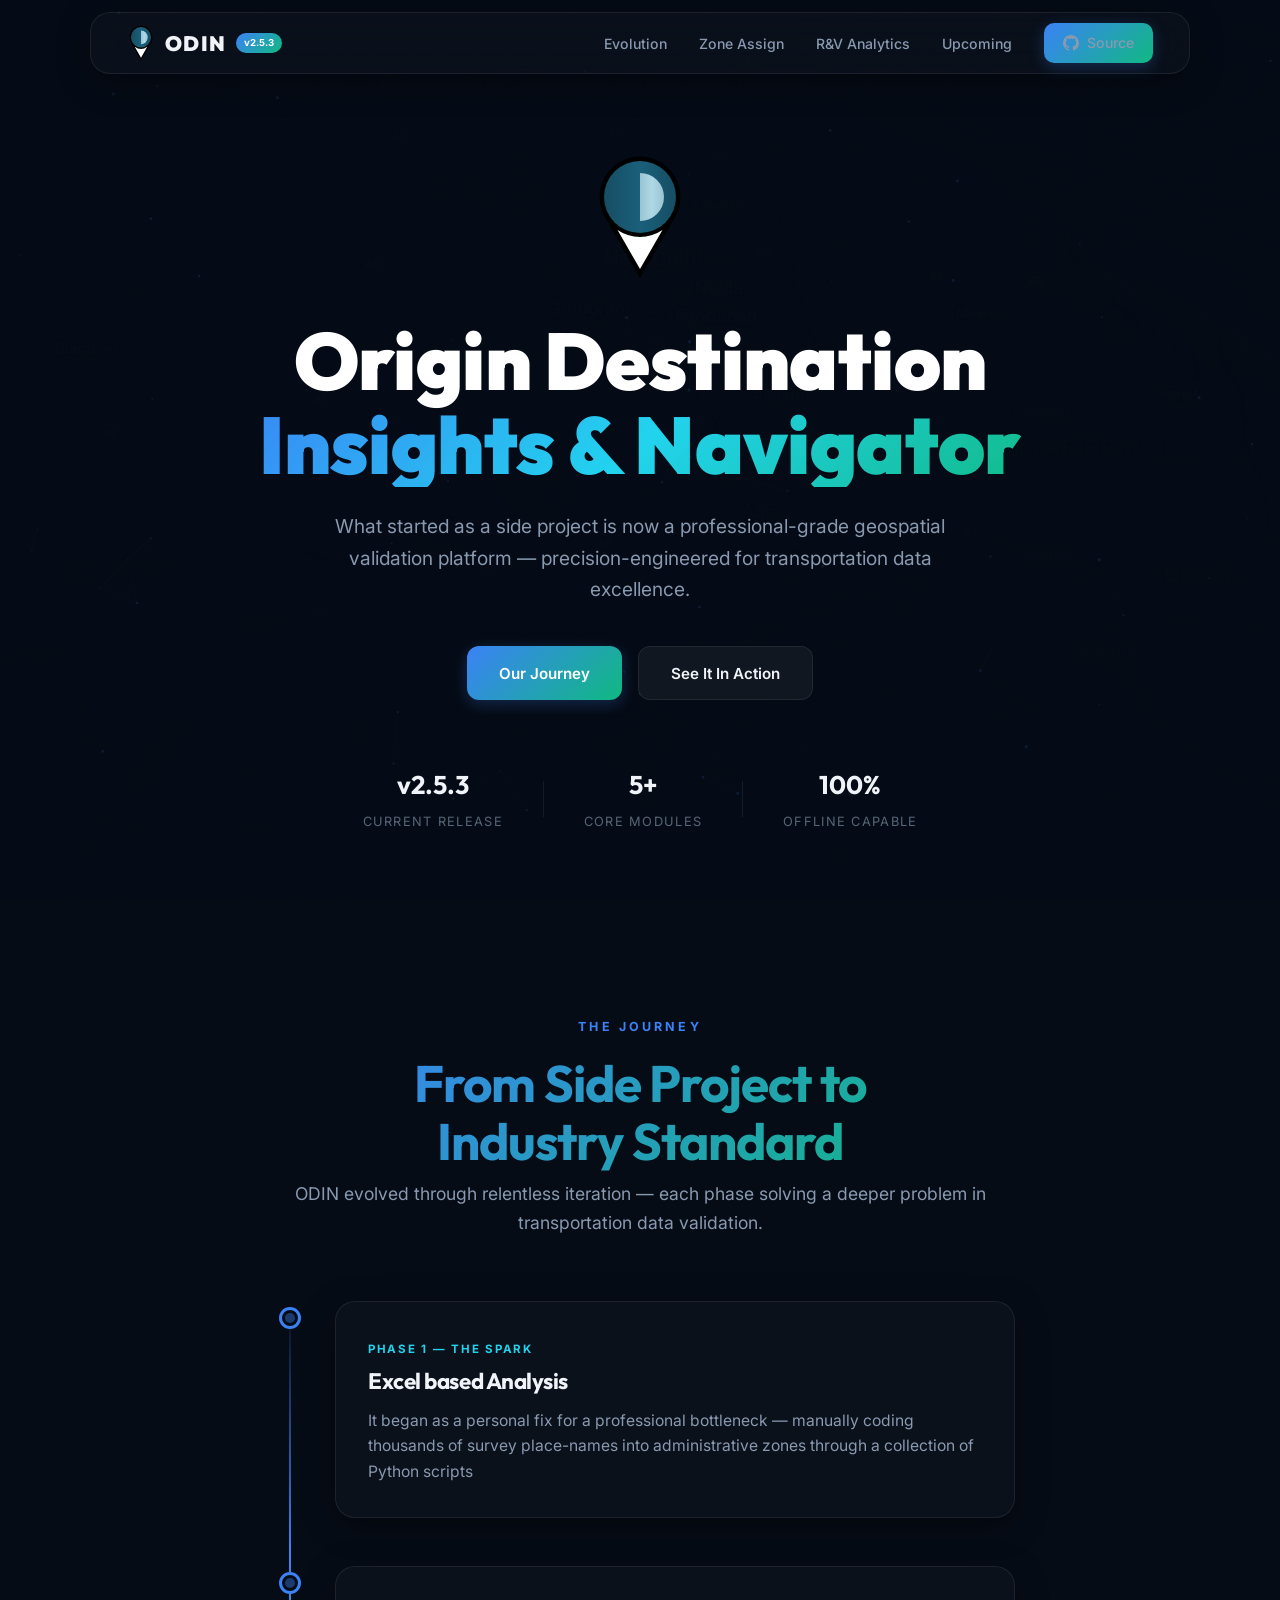
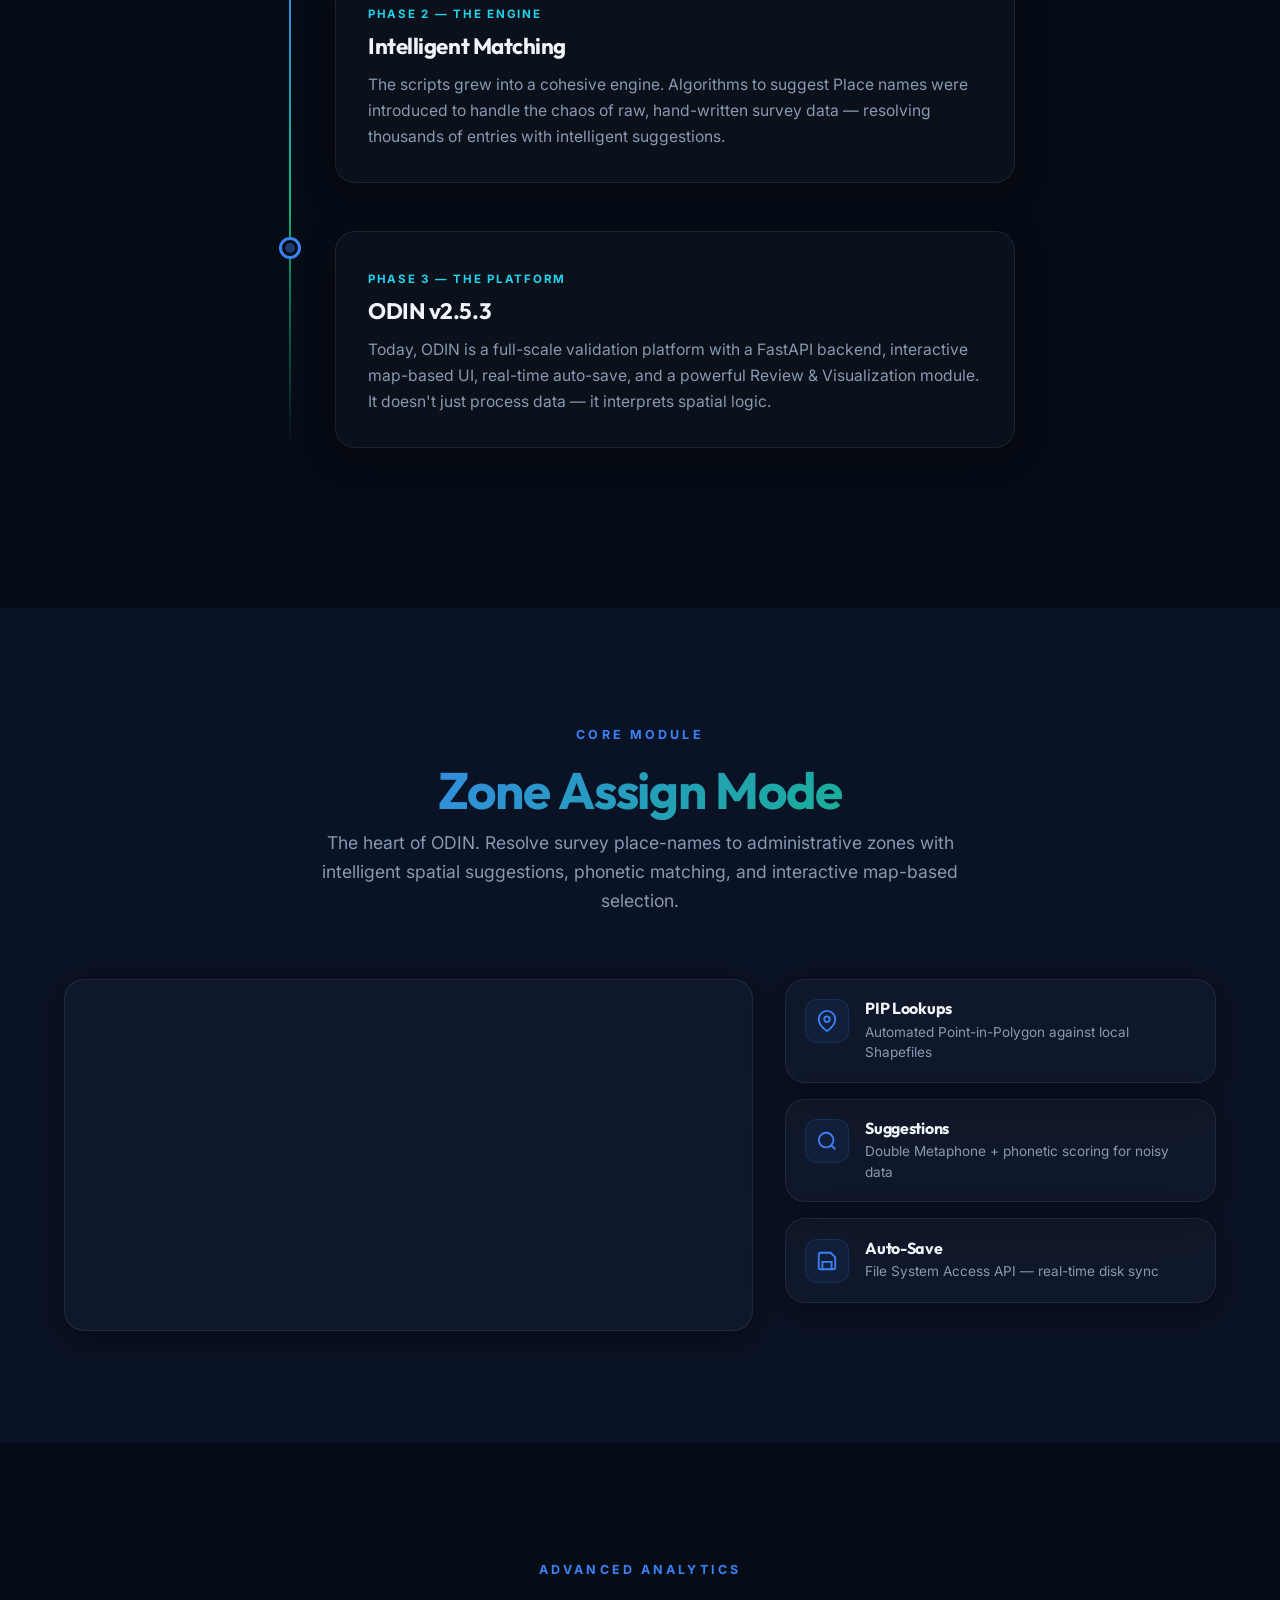
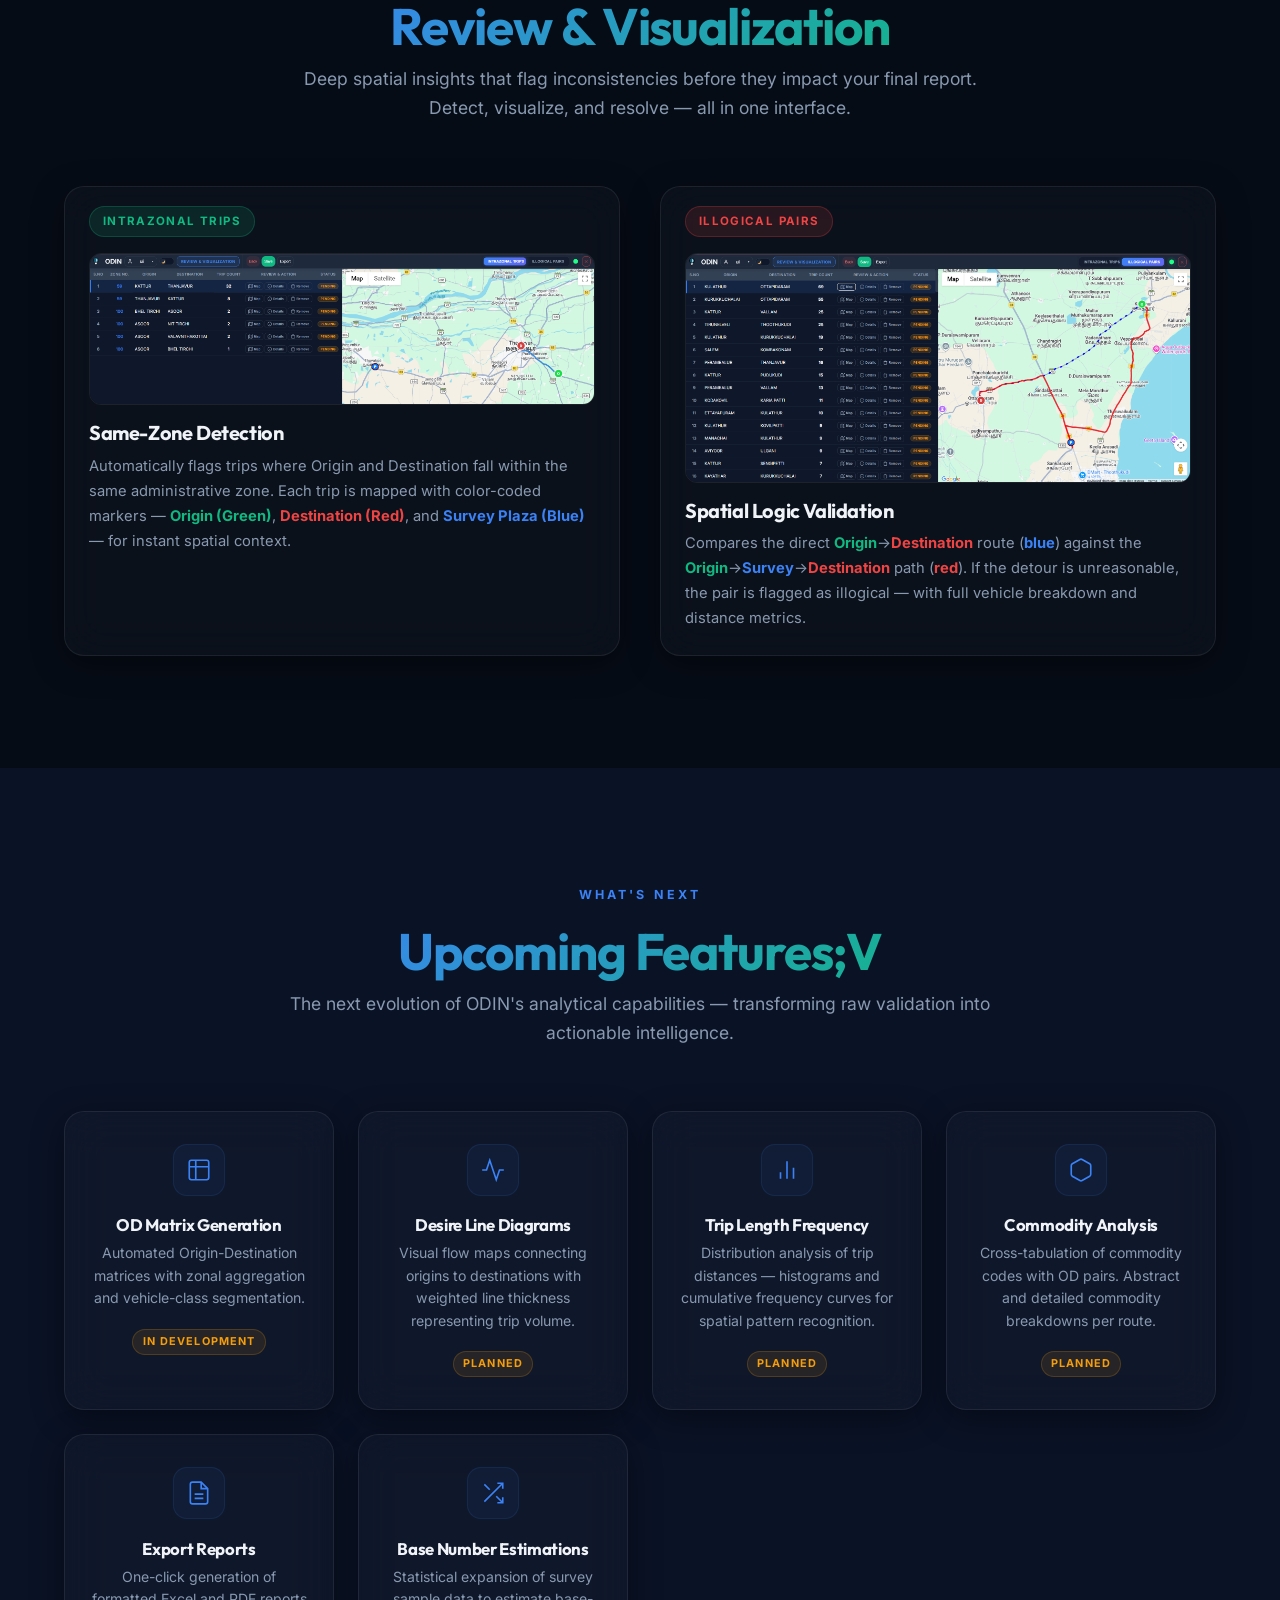
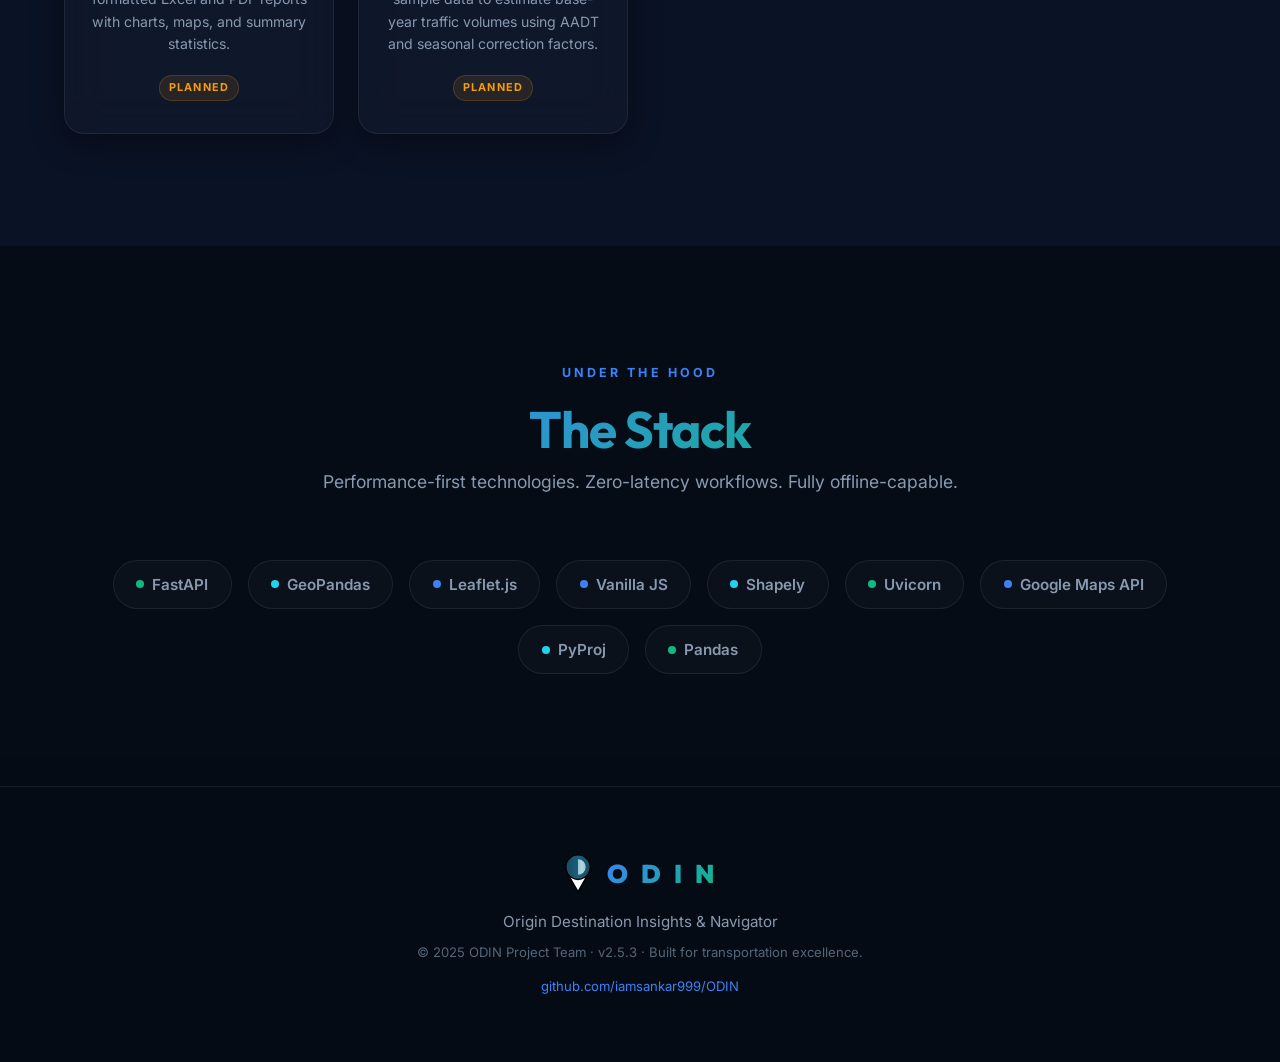
==== commit 5725428d: "Update index.html" ====
--- a/index.html
+++ b/index.html
@@ -257,7 +257,7 @@
             <div class="container">
                 <div class="section-header reveal">
                     <span class="section-eyebrow">What's Next</span>
-                    <h2>Upcoming in R&amp;V</h2>
+                    <h2>Upcoming Features;V</h2>
                     <p>The next evolution of ODIN's analytical capabilities — transforming raw validation into
                         actionable intelligence.</p>
                 </div>
@@ -379,4 +379,4 @@
     <script src="js/main.js"></script>
 </body>
 
-</html>+</html>
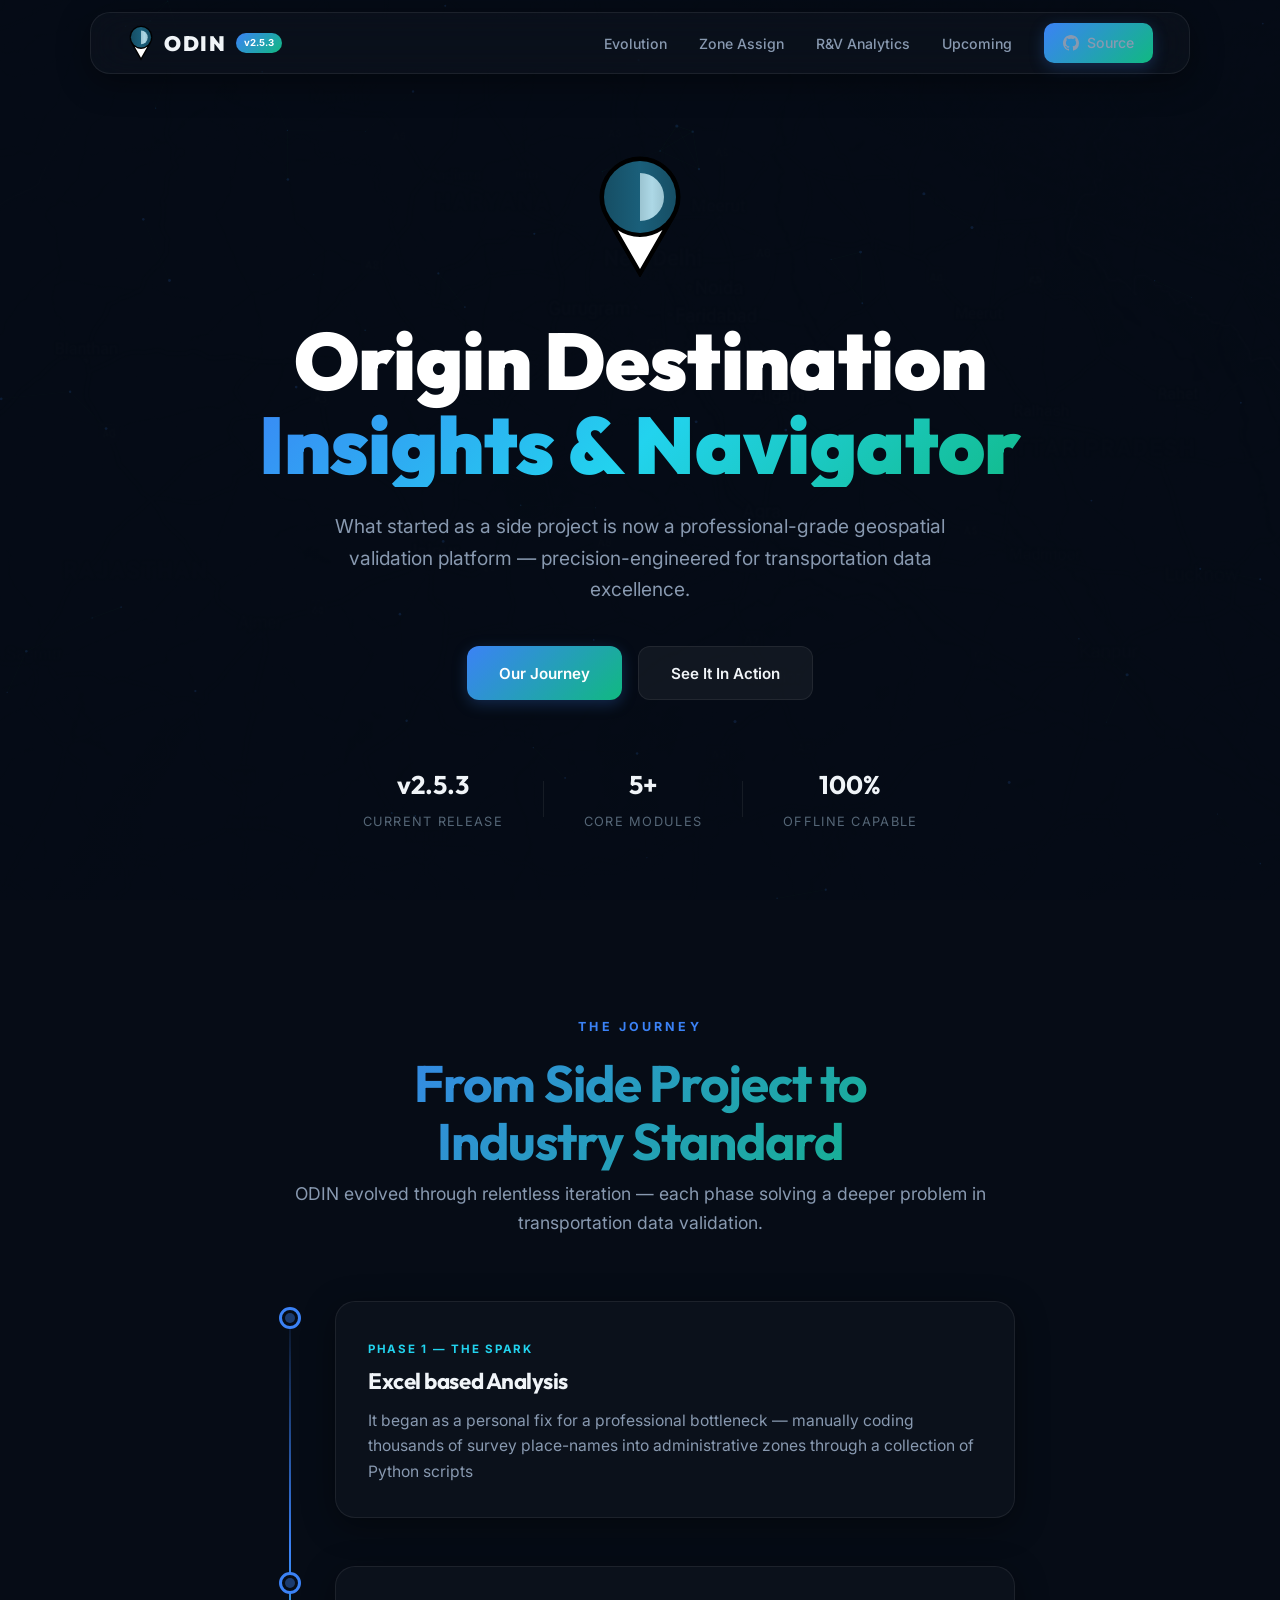
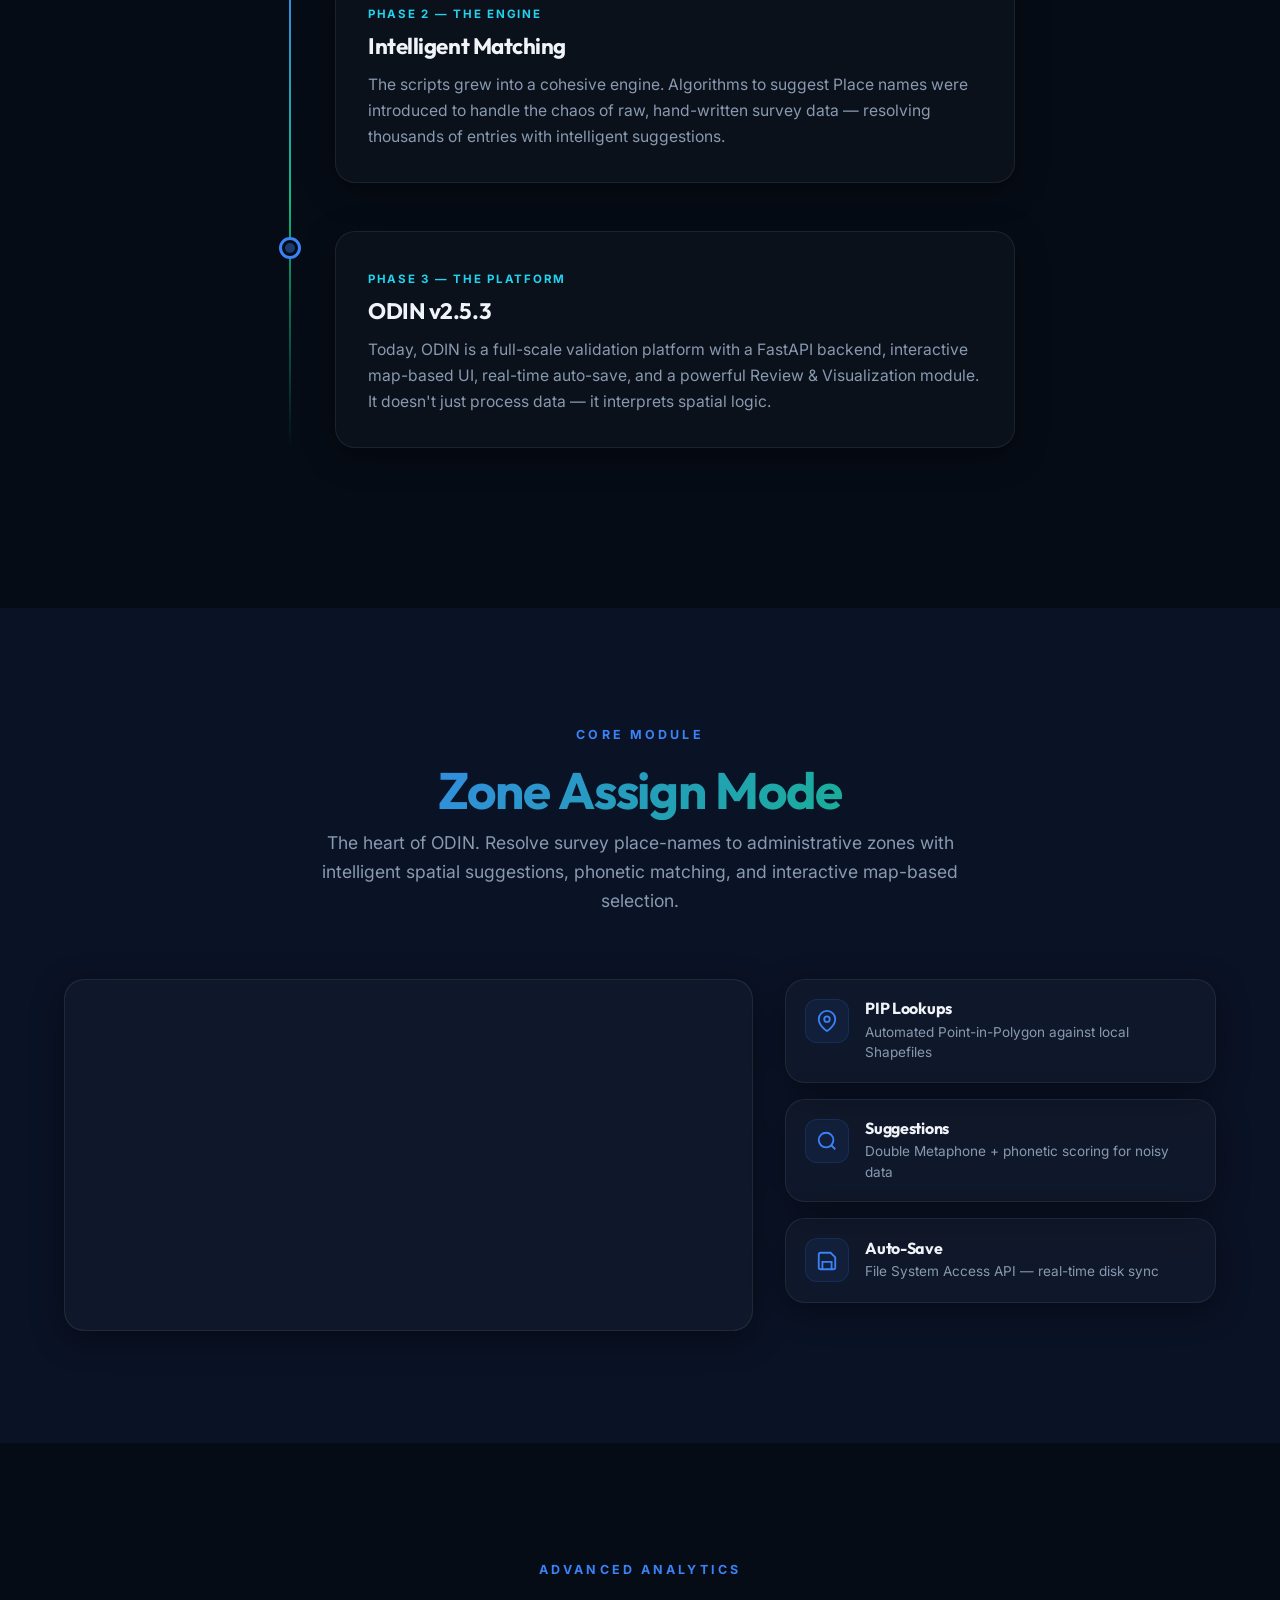
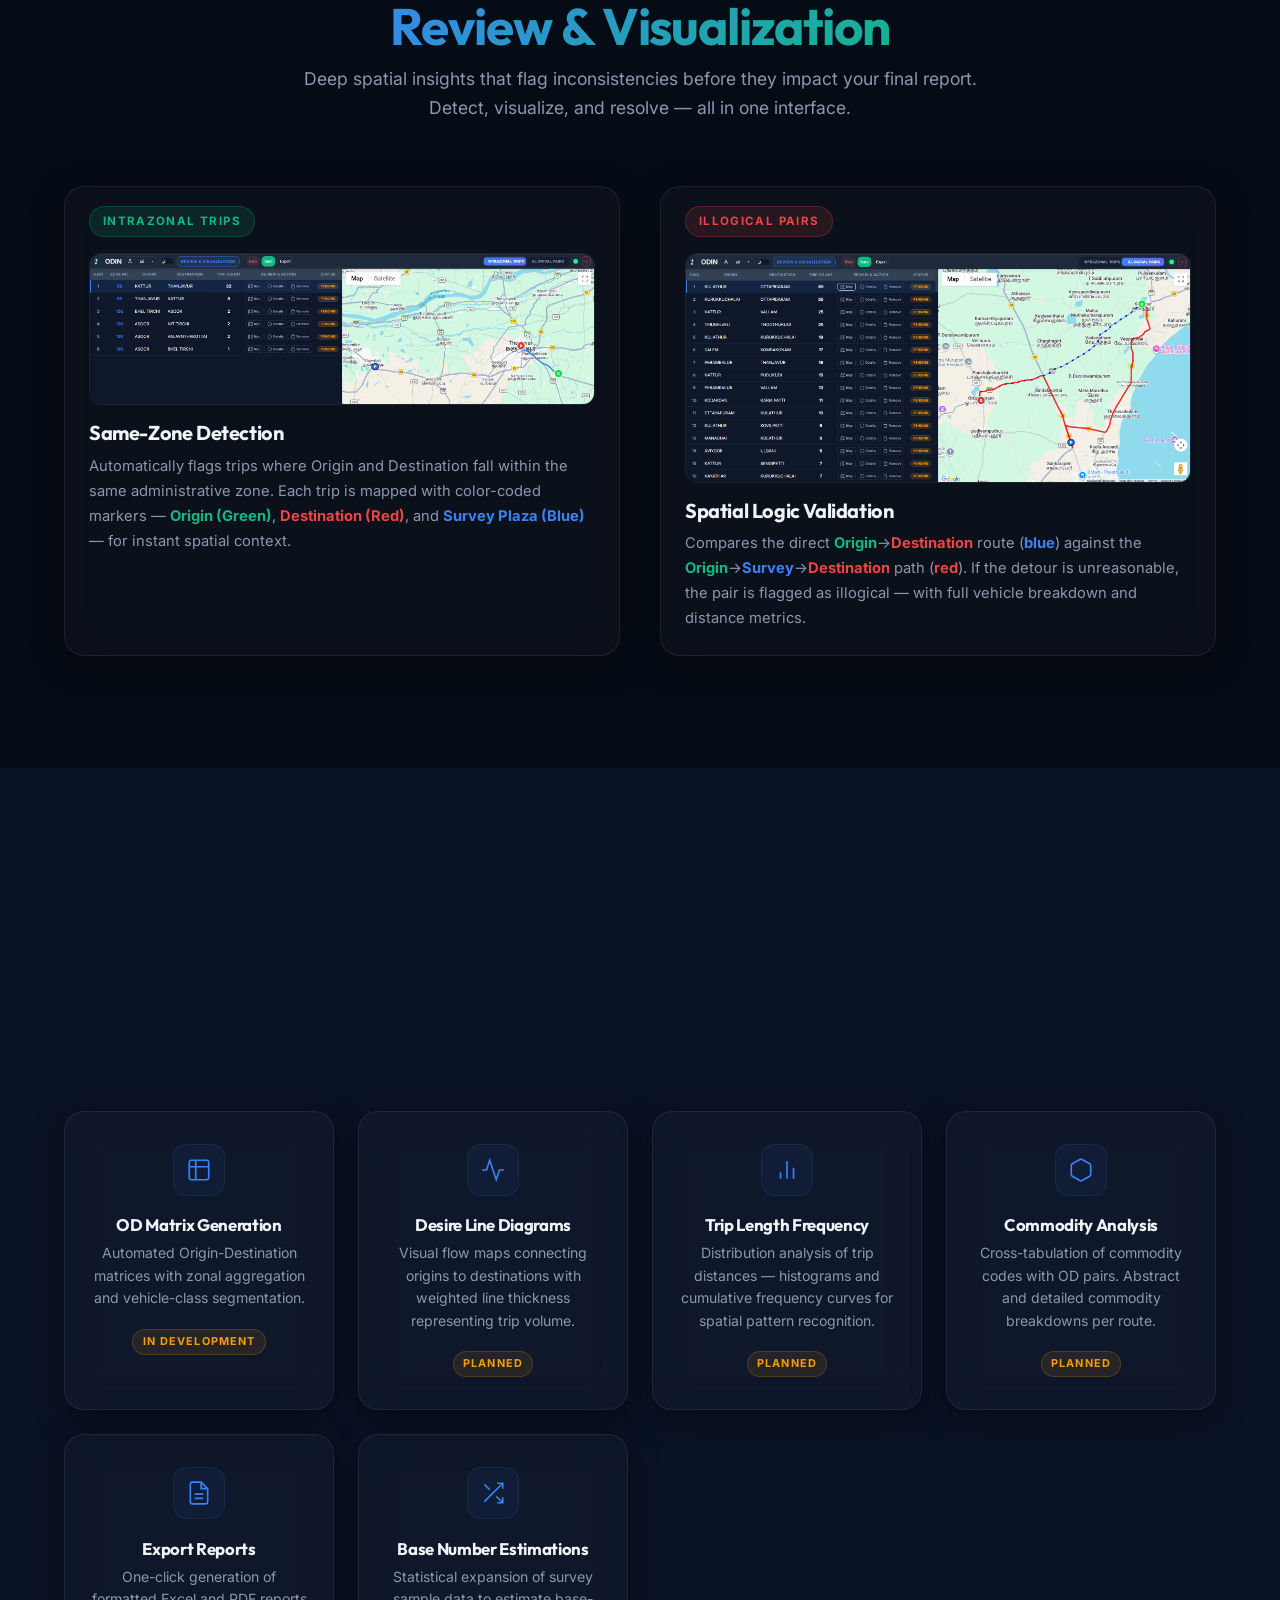
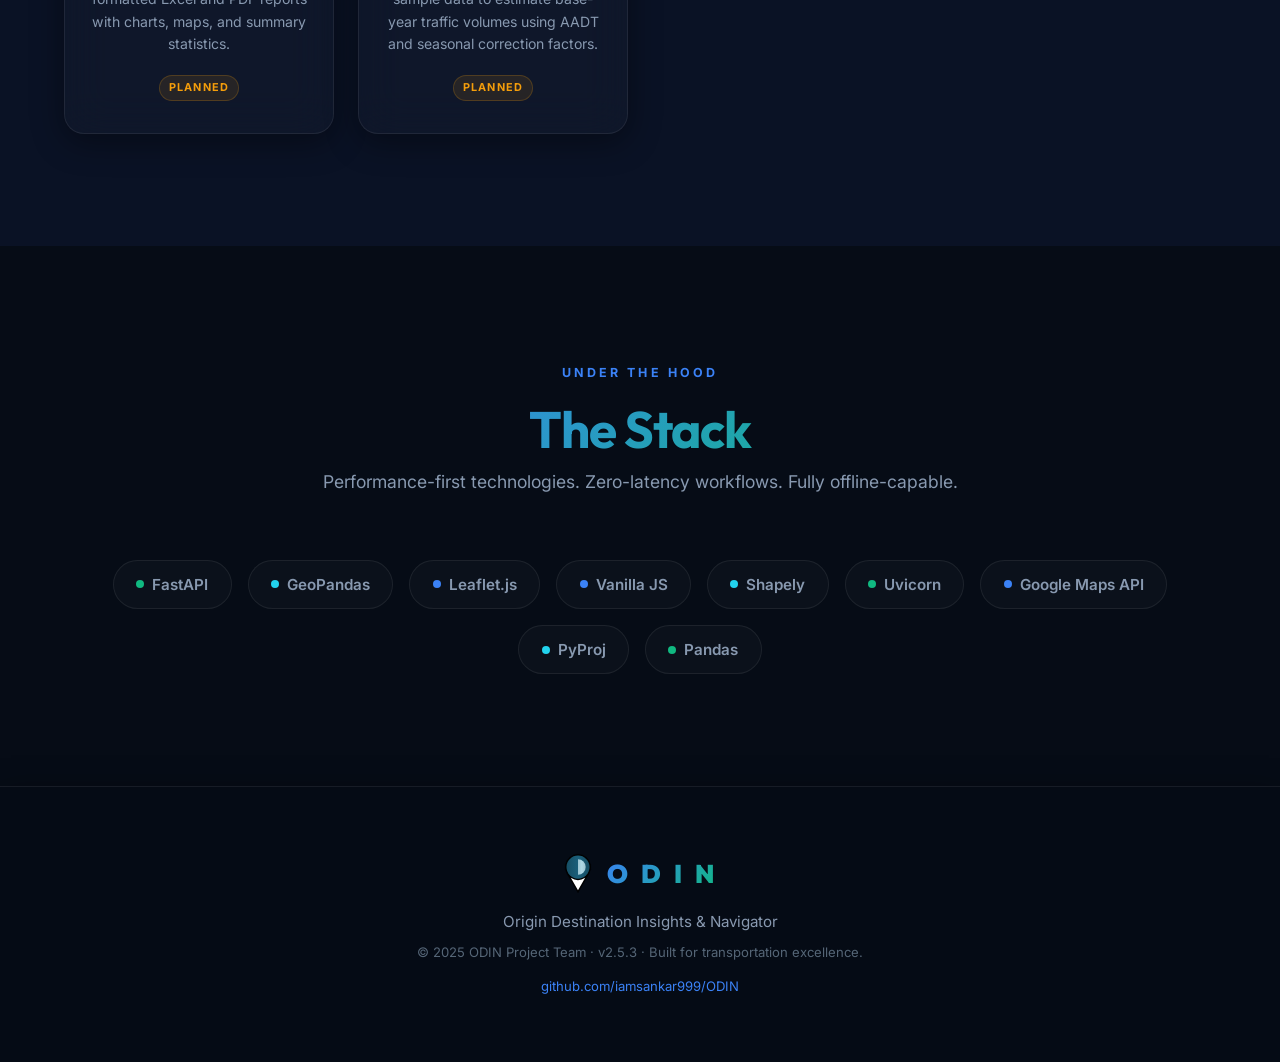
==== commit f0f5f654: "index.html" ====
--- a/index.html
+++ b/index.html
@@ -257,7 +257,7 @@
             <div class="container">
                 <div class="section-header reveal">
                     <span class="section-eyebrow">What's Next</span>
-                    <h2>Upcoming Features;V</h2>
+                    <h2>Upcoming Features</h2>
                     <p>The next evolution of ODIN's analytical capabilities — transforming raw validation into
                         actionable intelligence.</p>
                 </div>
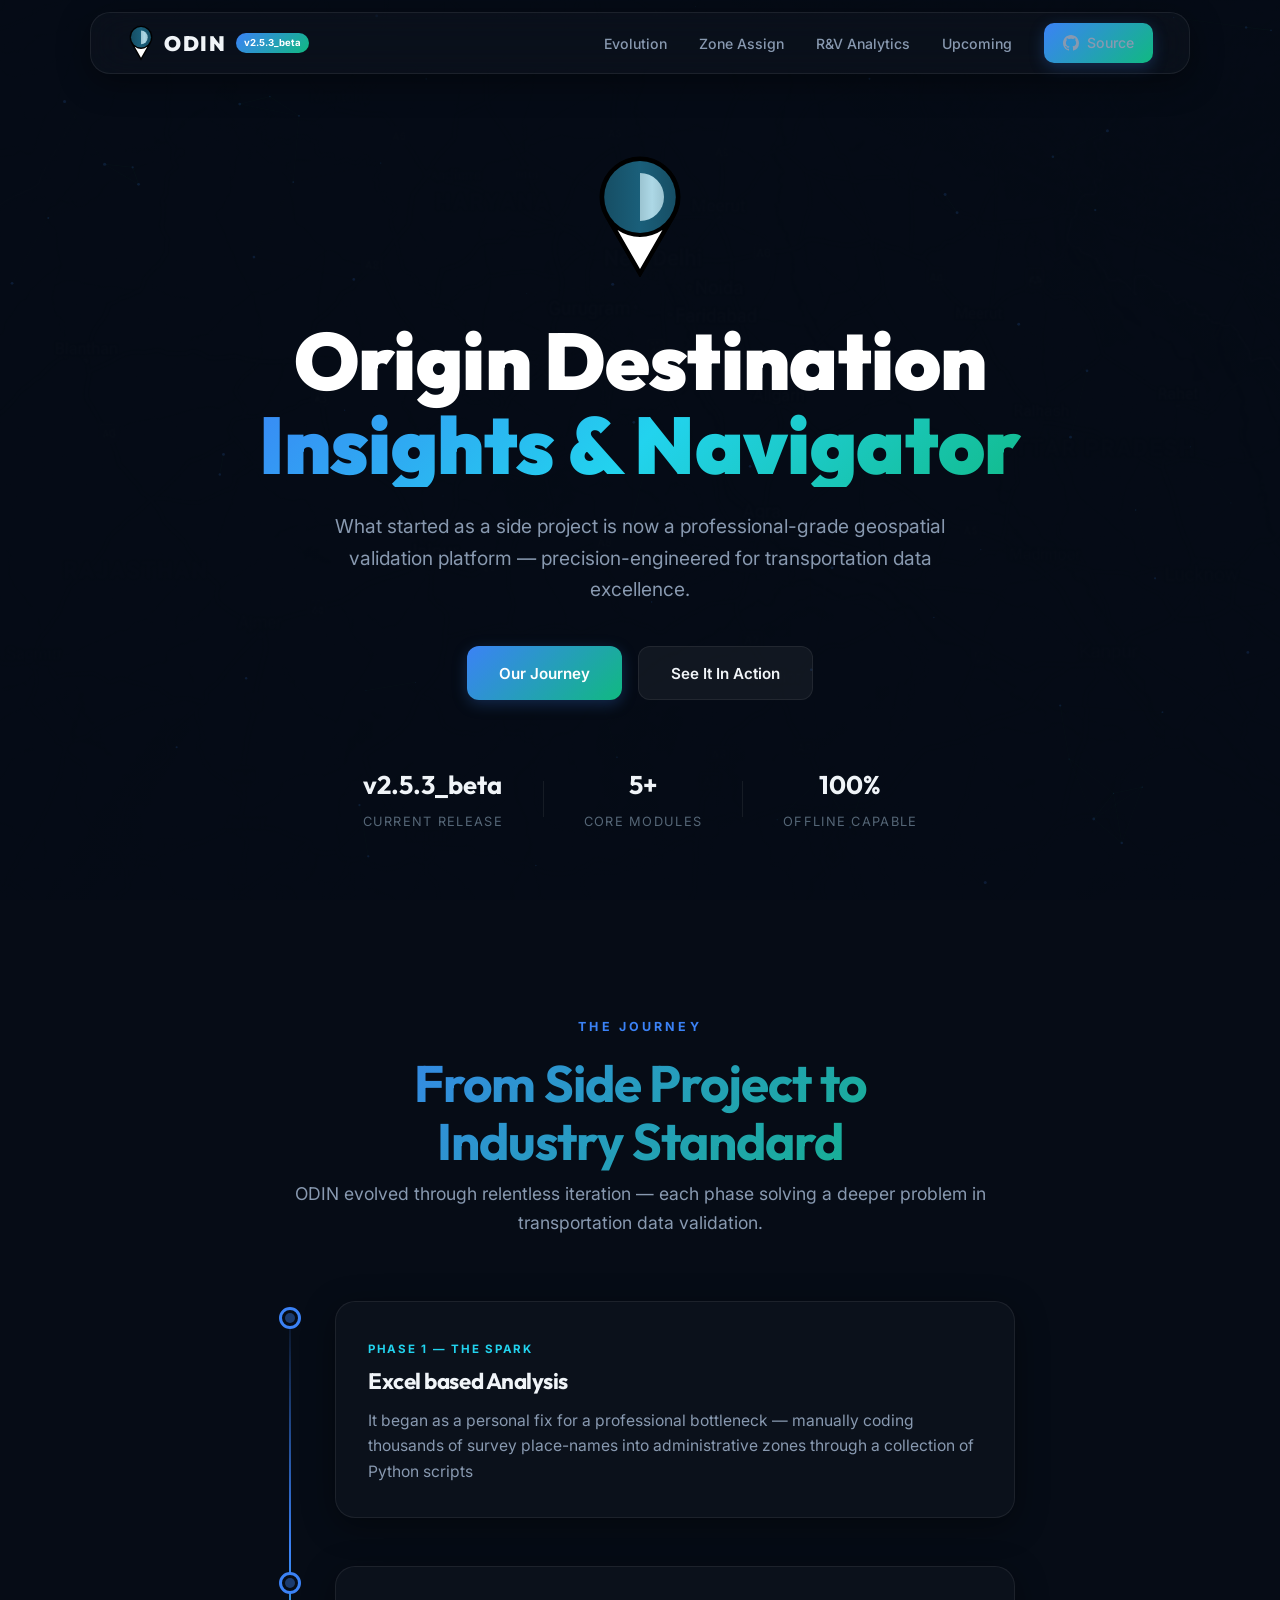
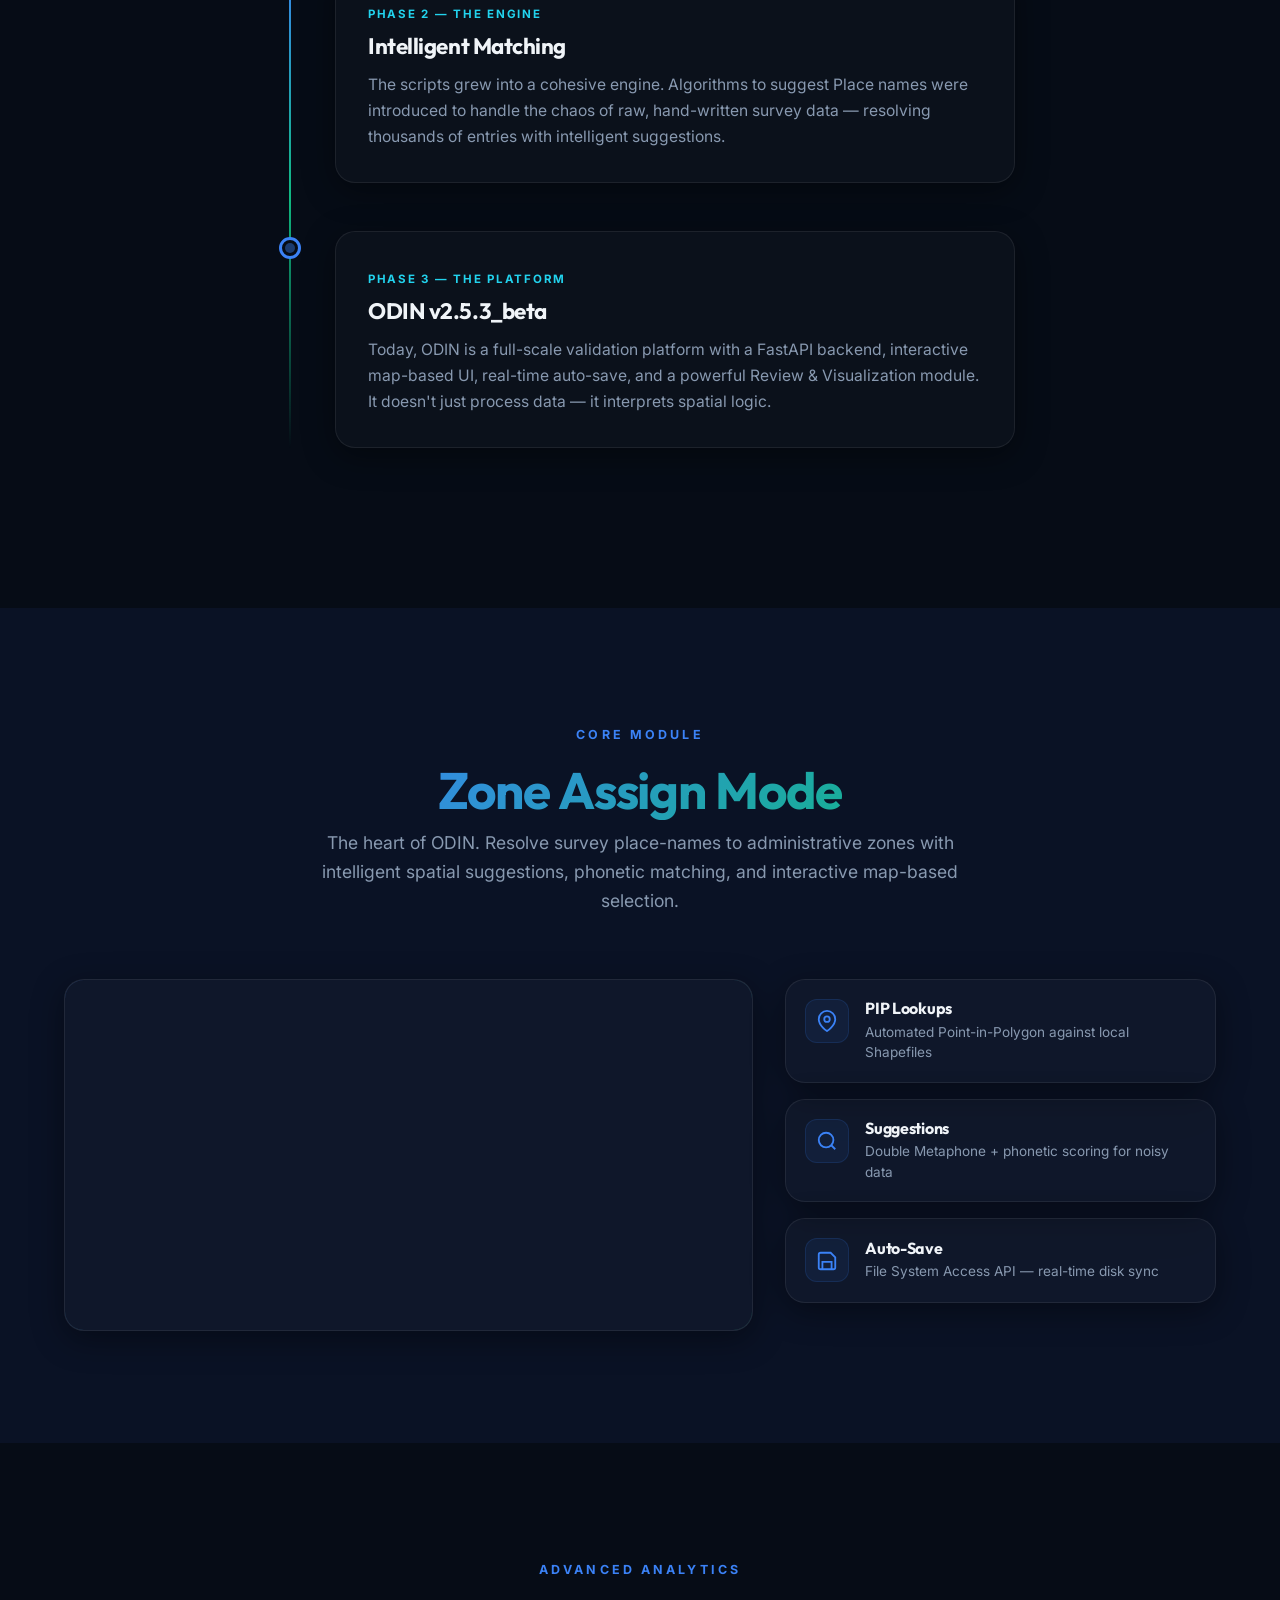
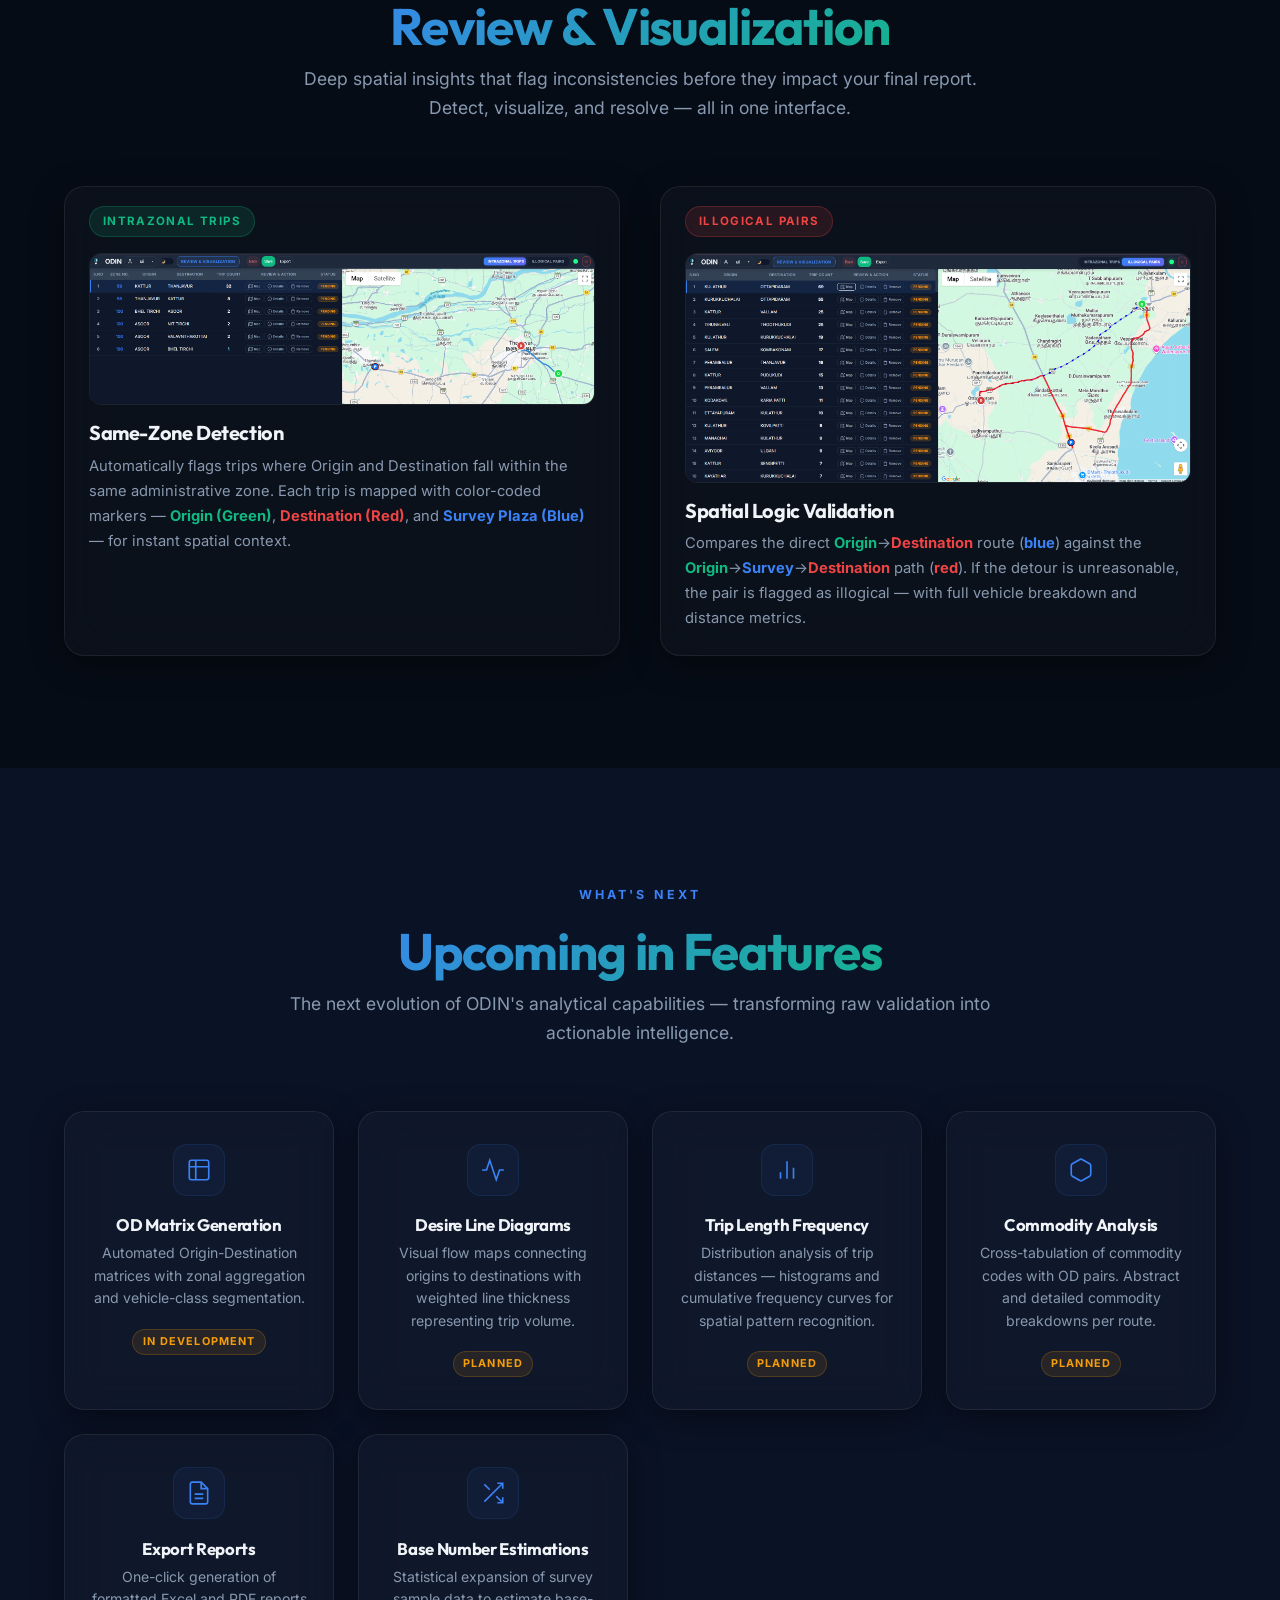
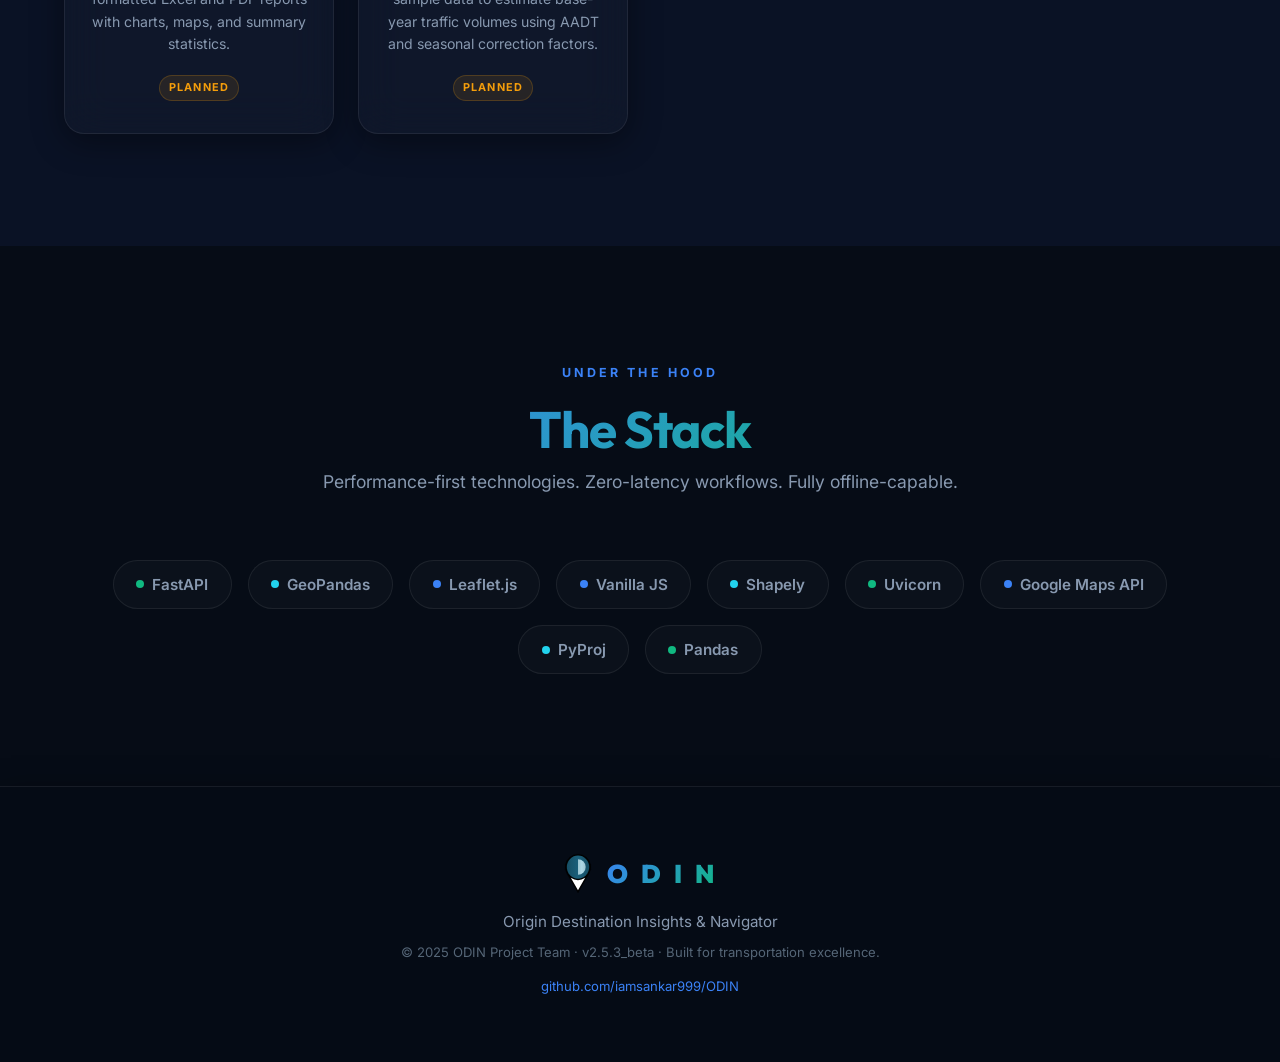
==== commit f4e16675: "Update version to v2.5.3_beta and refine upcoming features title" ====
--- a/index.html
+++ b/index.html
@@ -24,7 +24,7 @@
             <a href="#" class="logo">
                 <img src="images/logo.svg" alt="ODIN" class="logo-icon">
                 <span class="logo-text">ODIN</span>
-                <span class="badge">v2.5.3</span>
+                <span class="badge">v2.5.3_beta</span>
             </a>
             <ul class="nav-links" id="navLinks">
                 <li><a href="#evolution">Evolution</a></li>
@@ -63,7 +63,7 @@
             </div>
             <div class="hero-stats reveal delay-3">
                 <div class="stat">
-                    <span class="stat-value">v2.5.3</span>
+                    <span class="stat-value">v2.5.3_beta</span>
                     <span class="stat-label">Current Release</span>
                 </div>
                 <div class="stat-divider"></div>
@@ -125,7 +125,7 @@
                         </div>
                         <div class="timeline-card glass">
                             <span class="timeline-phase">Phase 3 — The Platform</span>
-                            <h3>ODIN v2.5.3</h3>
+                            <h3>ODIN v2.5.3_beta</h3>
                             <p>Today, ODIN is a full-scale validation platform with a FastAPI backend, interactive
                                 map-based UI, real-time auto-save, and a powerful Review &amp; Visualization module. It
                                 doesn't just process data — it interprets spatial logic.</p>
@@ -257,7 +257,7 @@
             <div class="container">
                 <div class="section-header reveal">
                     <span class="section-eyebrow">What's Next</span>
-                    <h2>Upcoming Features</h2>
+                    <h2>Upcoming in Features</h2>
                     <p>The next evolution of ODIN's analytical capabilities — transforming raw validation into
                         actionable intelligence.</p>
                 </div>
@@ -369,7 +369,7 @@
                 <span class="footer-name">O D I N</span>
             </div>
             <p class="footer-tagline">Origin Destination Insights &amp; Navigator</p>
-            <p class="footer-copy">&copy; 2025 ODIN Project Team &middot; v2.5.3 &middot; Built for transportation
+            <p class="footer-copy">&copy; 2025 ODIN Project Team &middot; v2.5.3_beta &middot; Built for transportation
                 excellence.</p>
             <a href="https://github.com/iamsankar999/ODIN/releases" class="footer-link" target="_blank"
                 rel="noopener">github.com/iamsankar999/ODIN</a>
@@ -379,4 +379,4 @@
     <script src="js/main.js"></script>
 </body>
 
-</html>
+</html>
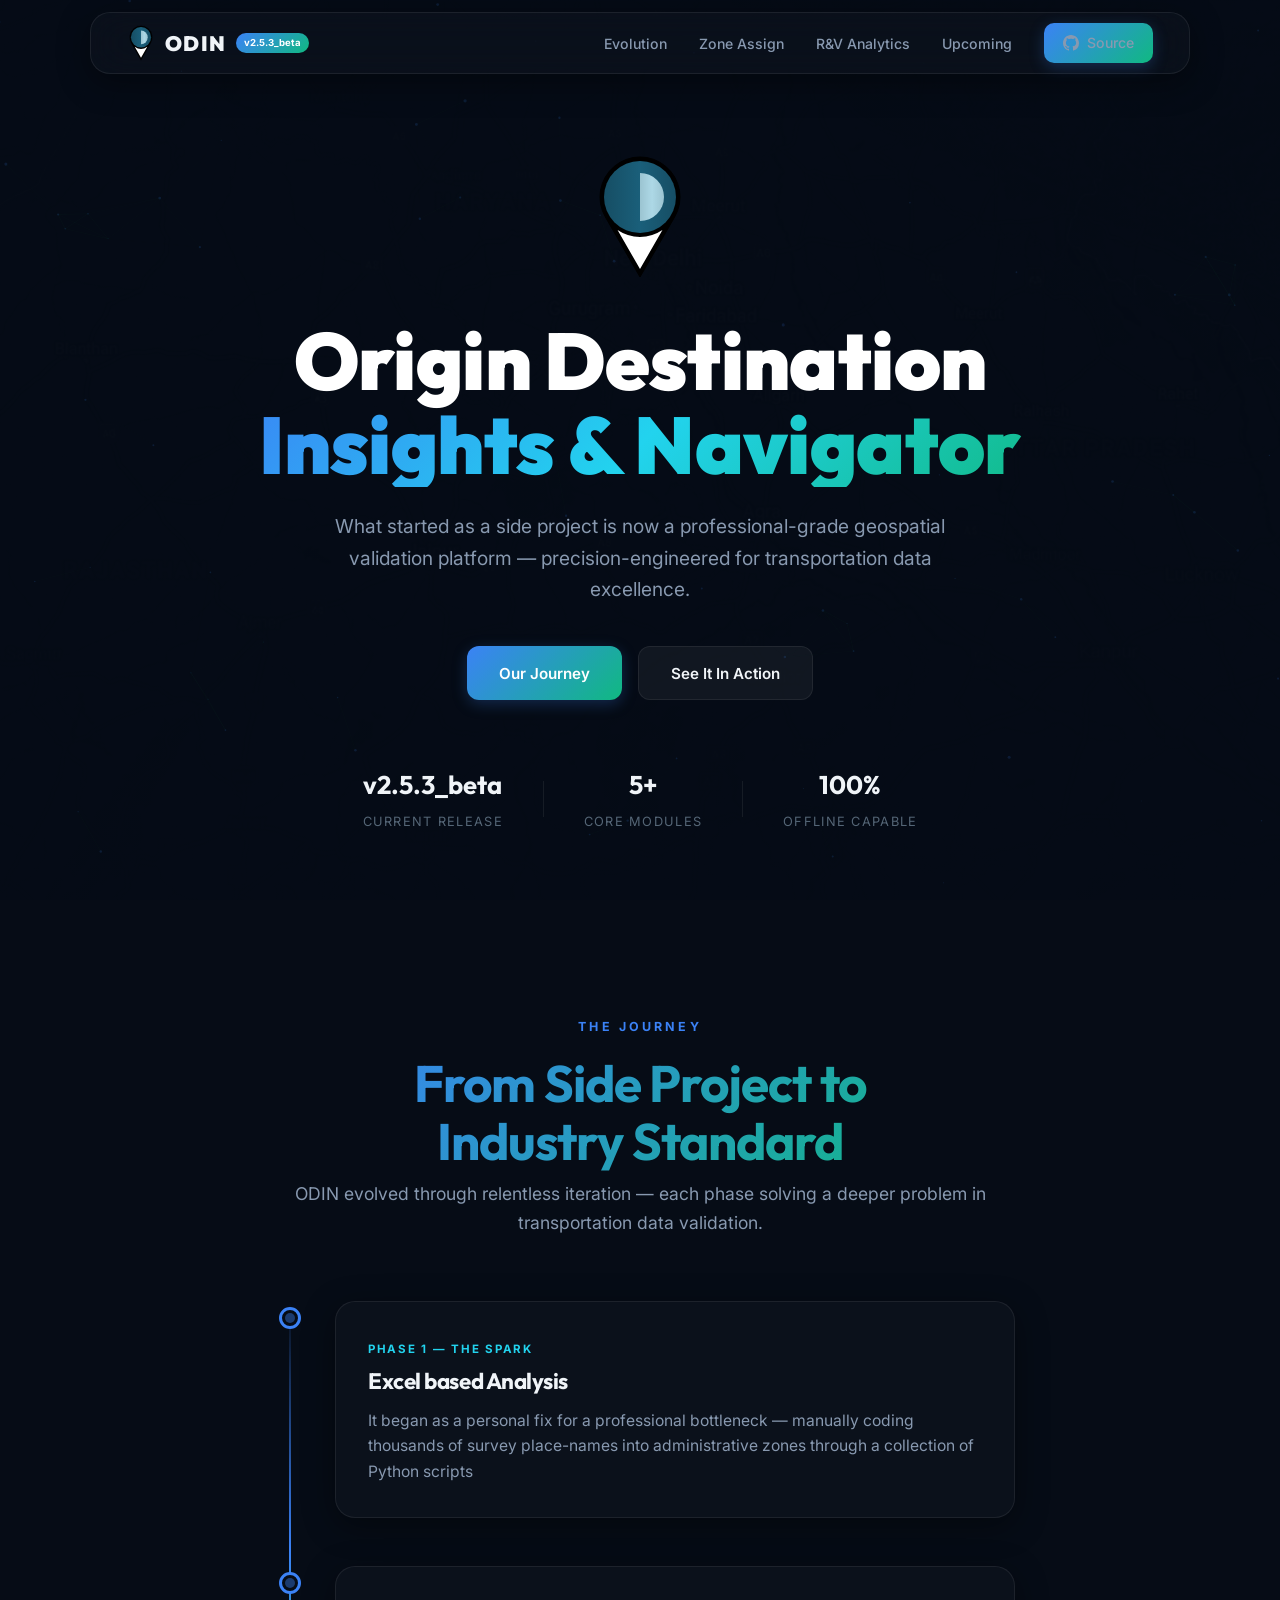
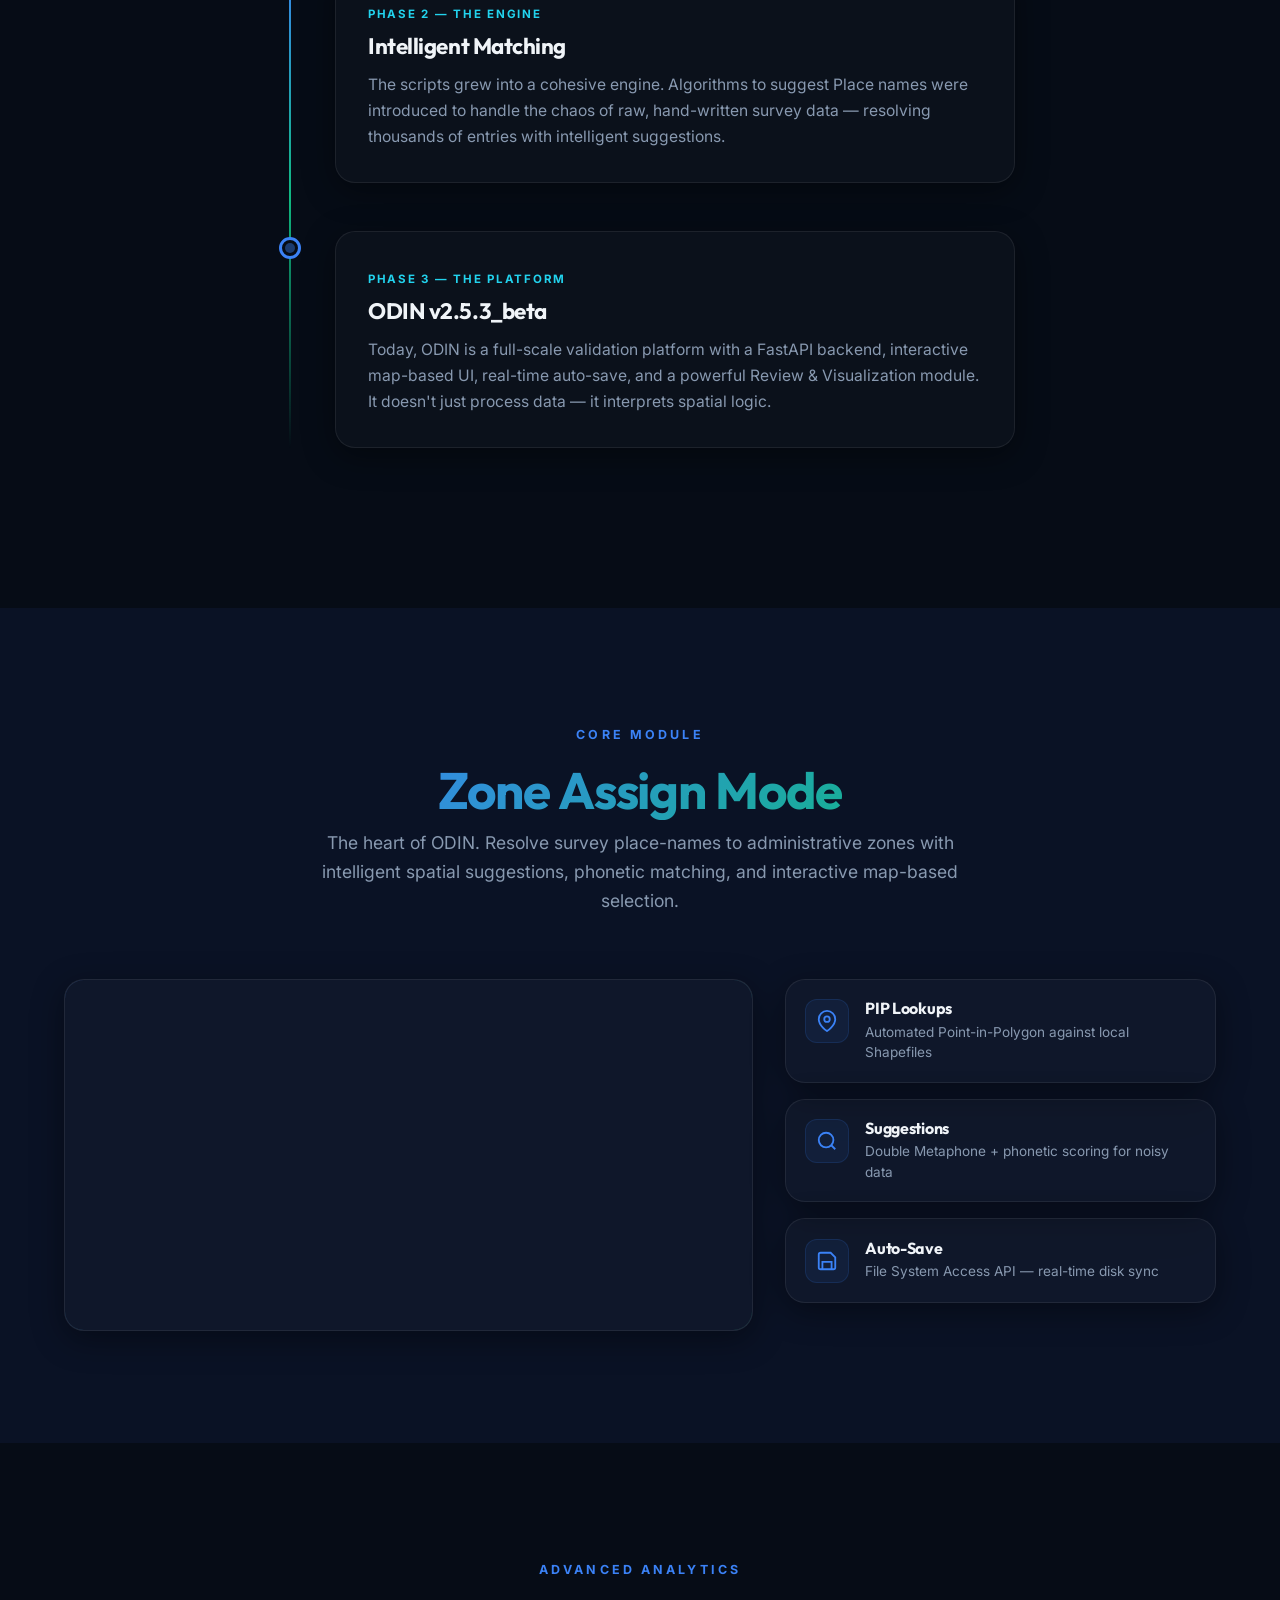
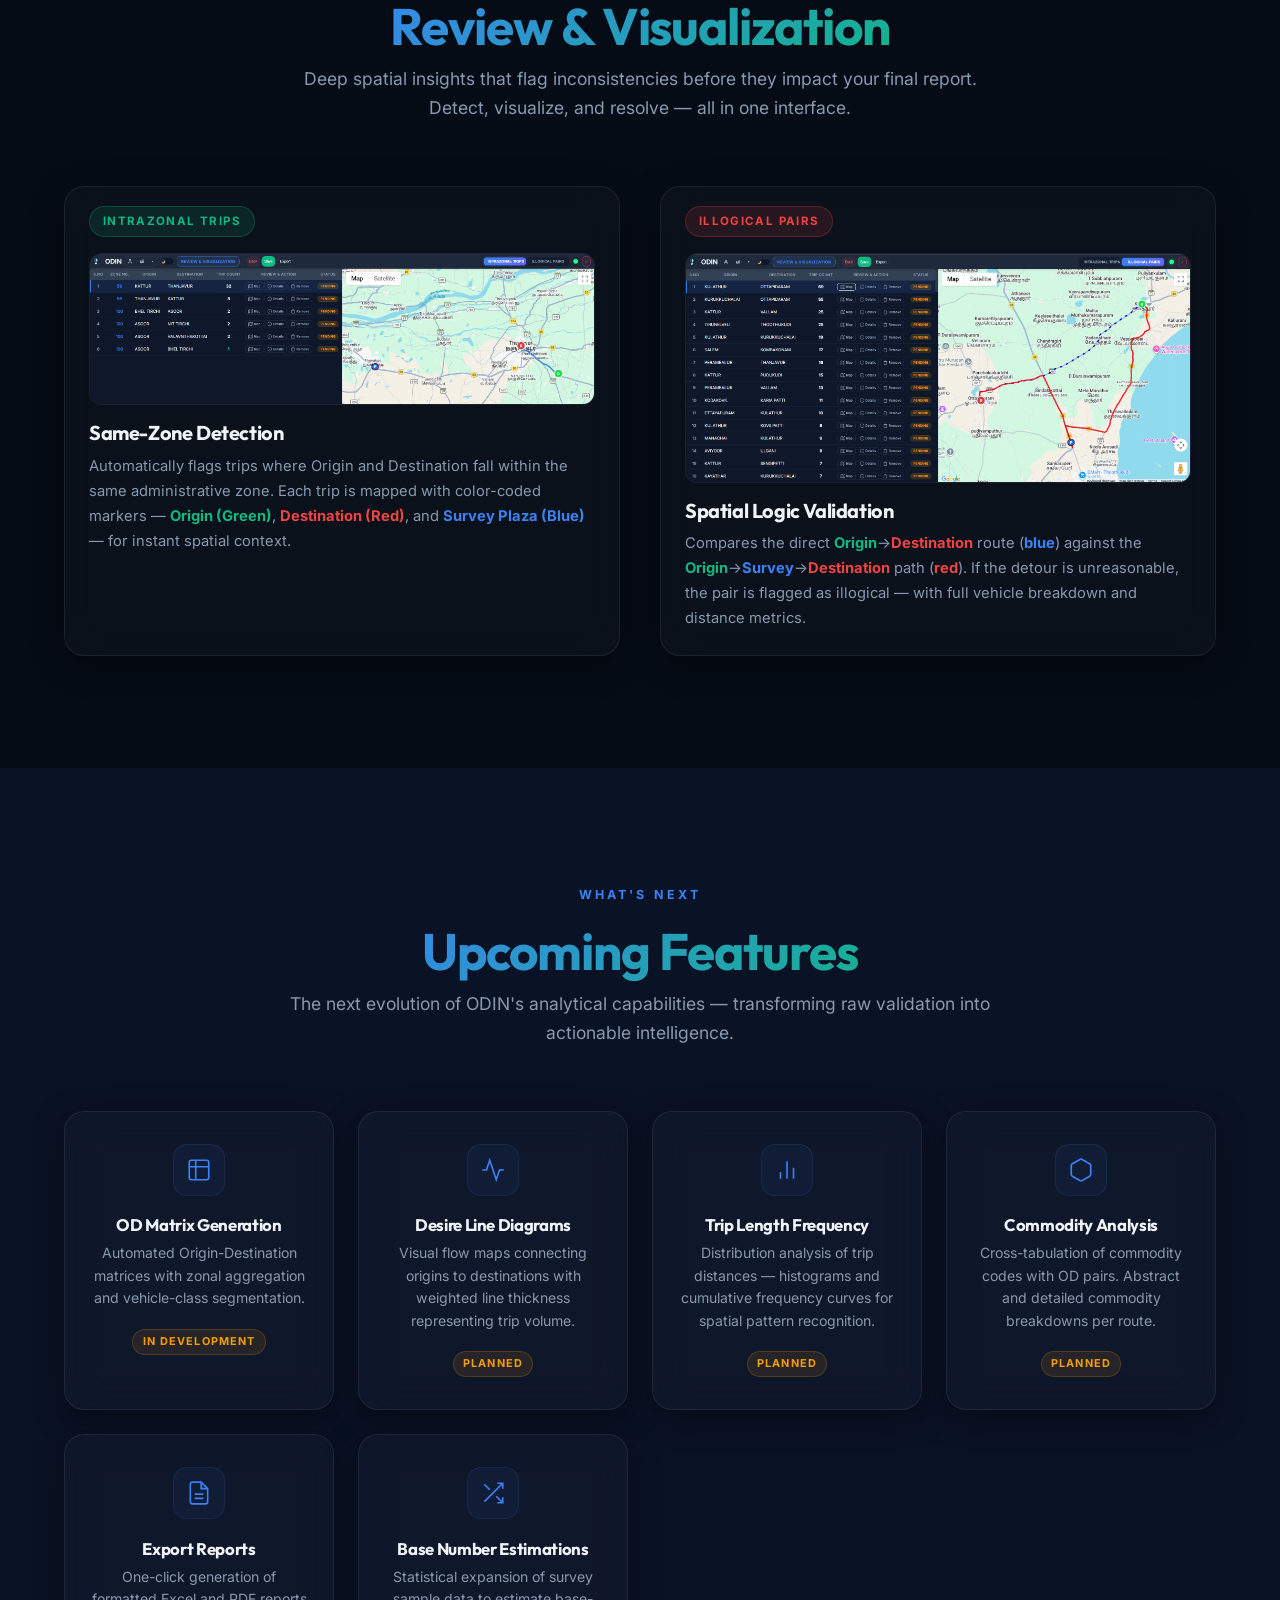
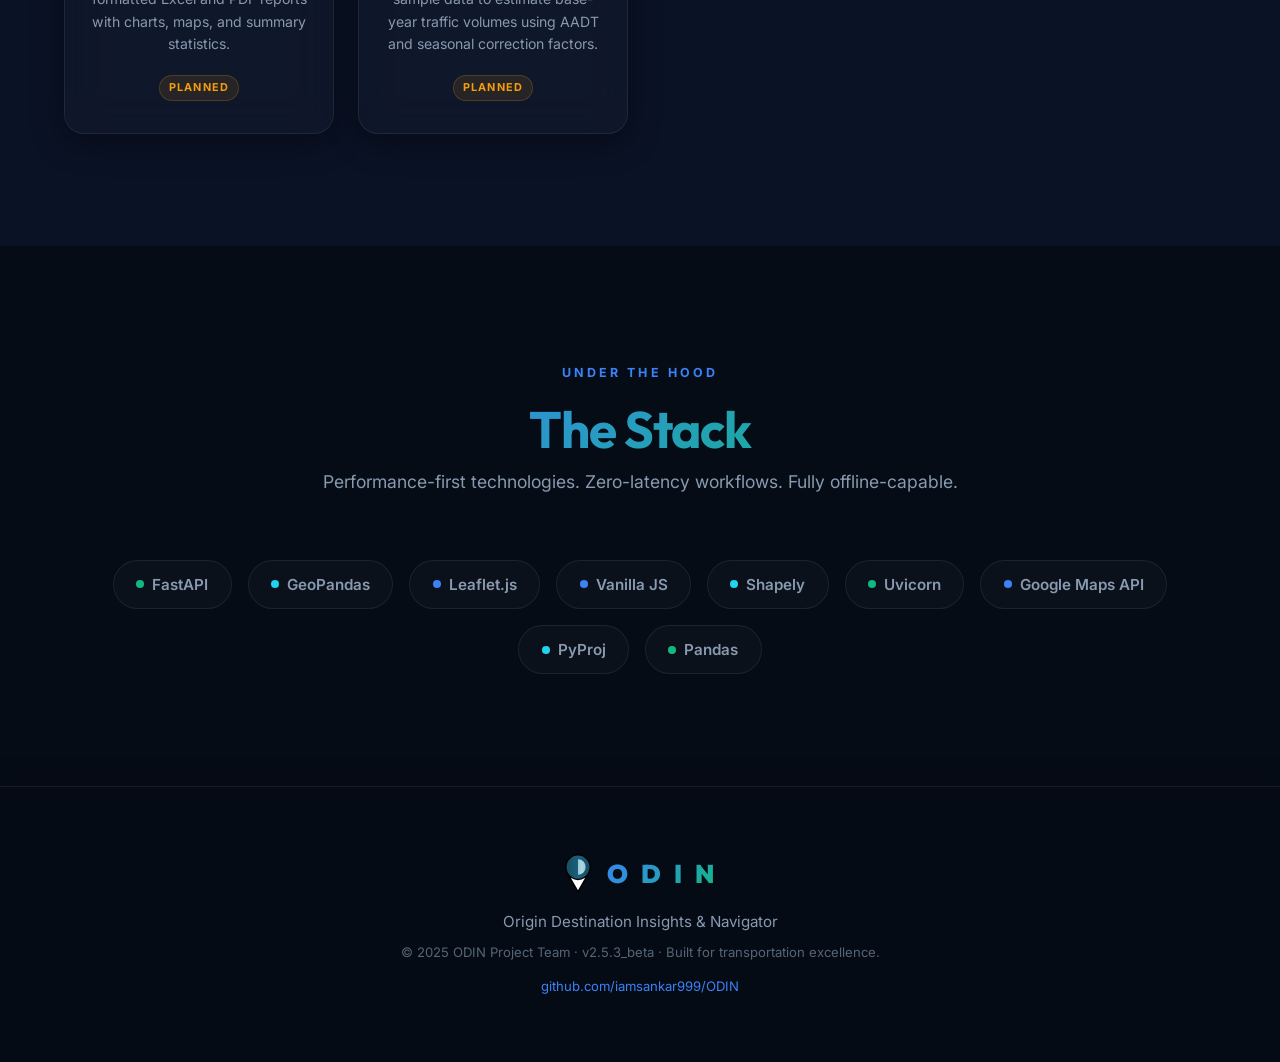
==== commit b903321a: "Resolve merge conflict and update version to v2.5.3_beta" ====
--- a/index.html
+++ b/index.html
@@ -257,7 +257,7 @@
             <div class="container">
                 <div class="section-header reveal">
                     <span class="section-eyebrow">What's Next</span>
-                    <h2>Upcoming in Features</h2>
+                    <h2>Upcoming Features</h2>
                     <p>The next evolution of ODIN's analytical capabilities — transforming raw validation into
                         actionable intelligence.</p>
                 </div>
@@ -379,4 +379,4 @@
     <script src="js/main.js"></script>
 </body>
 
-</html>+</html>
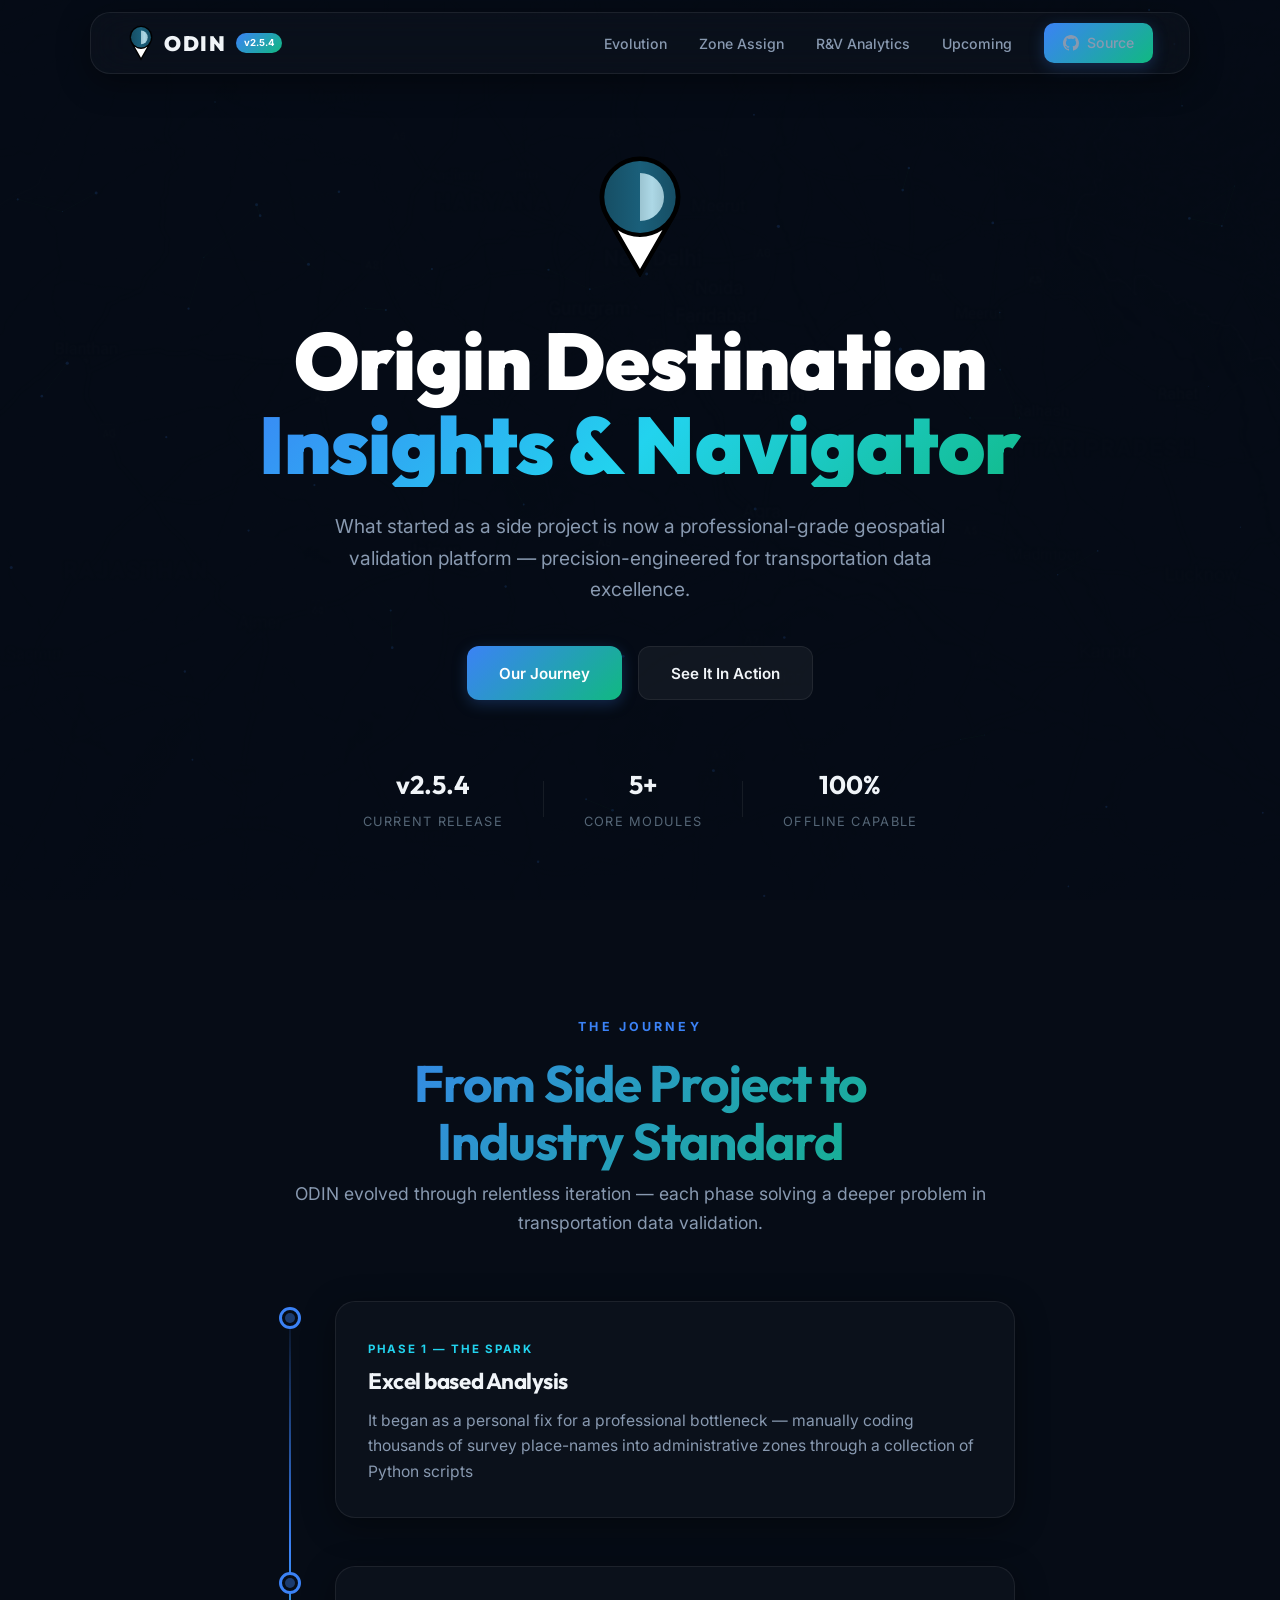
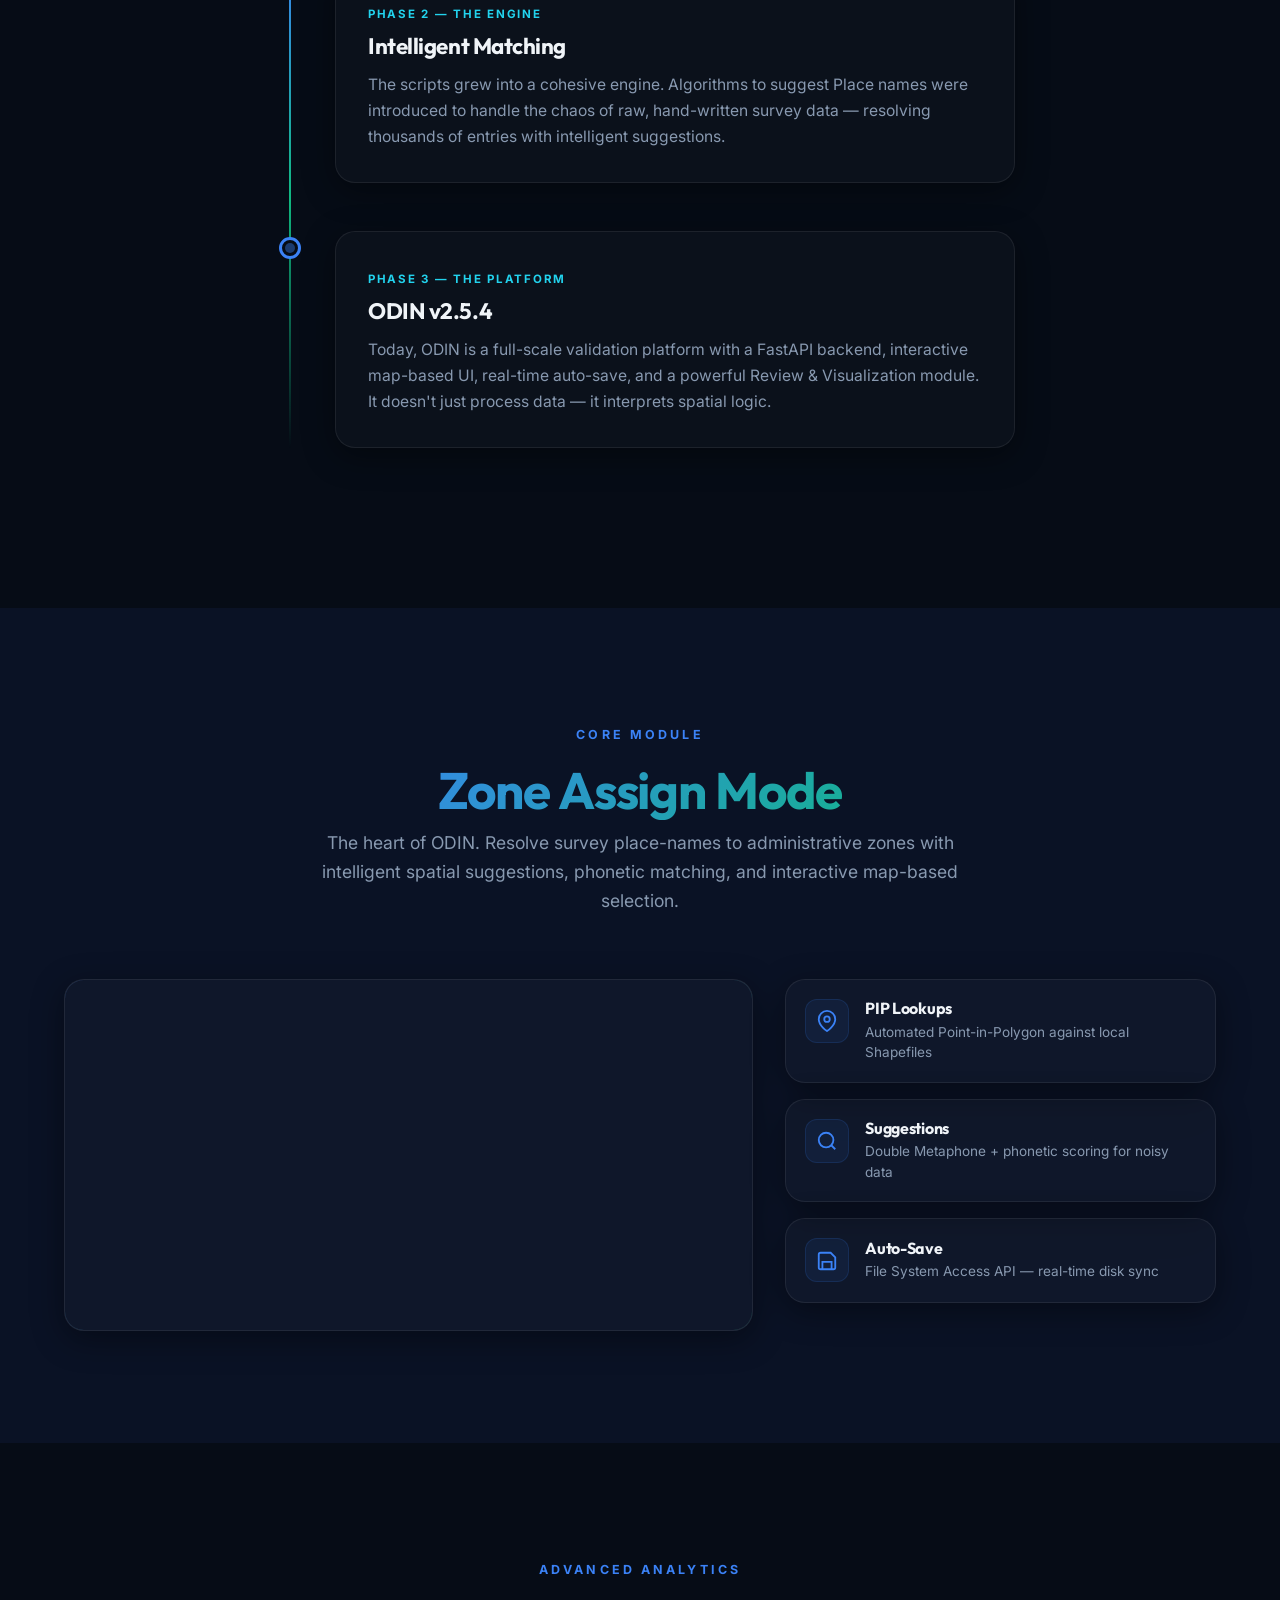
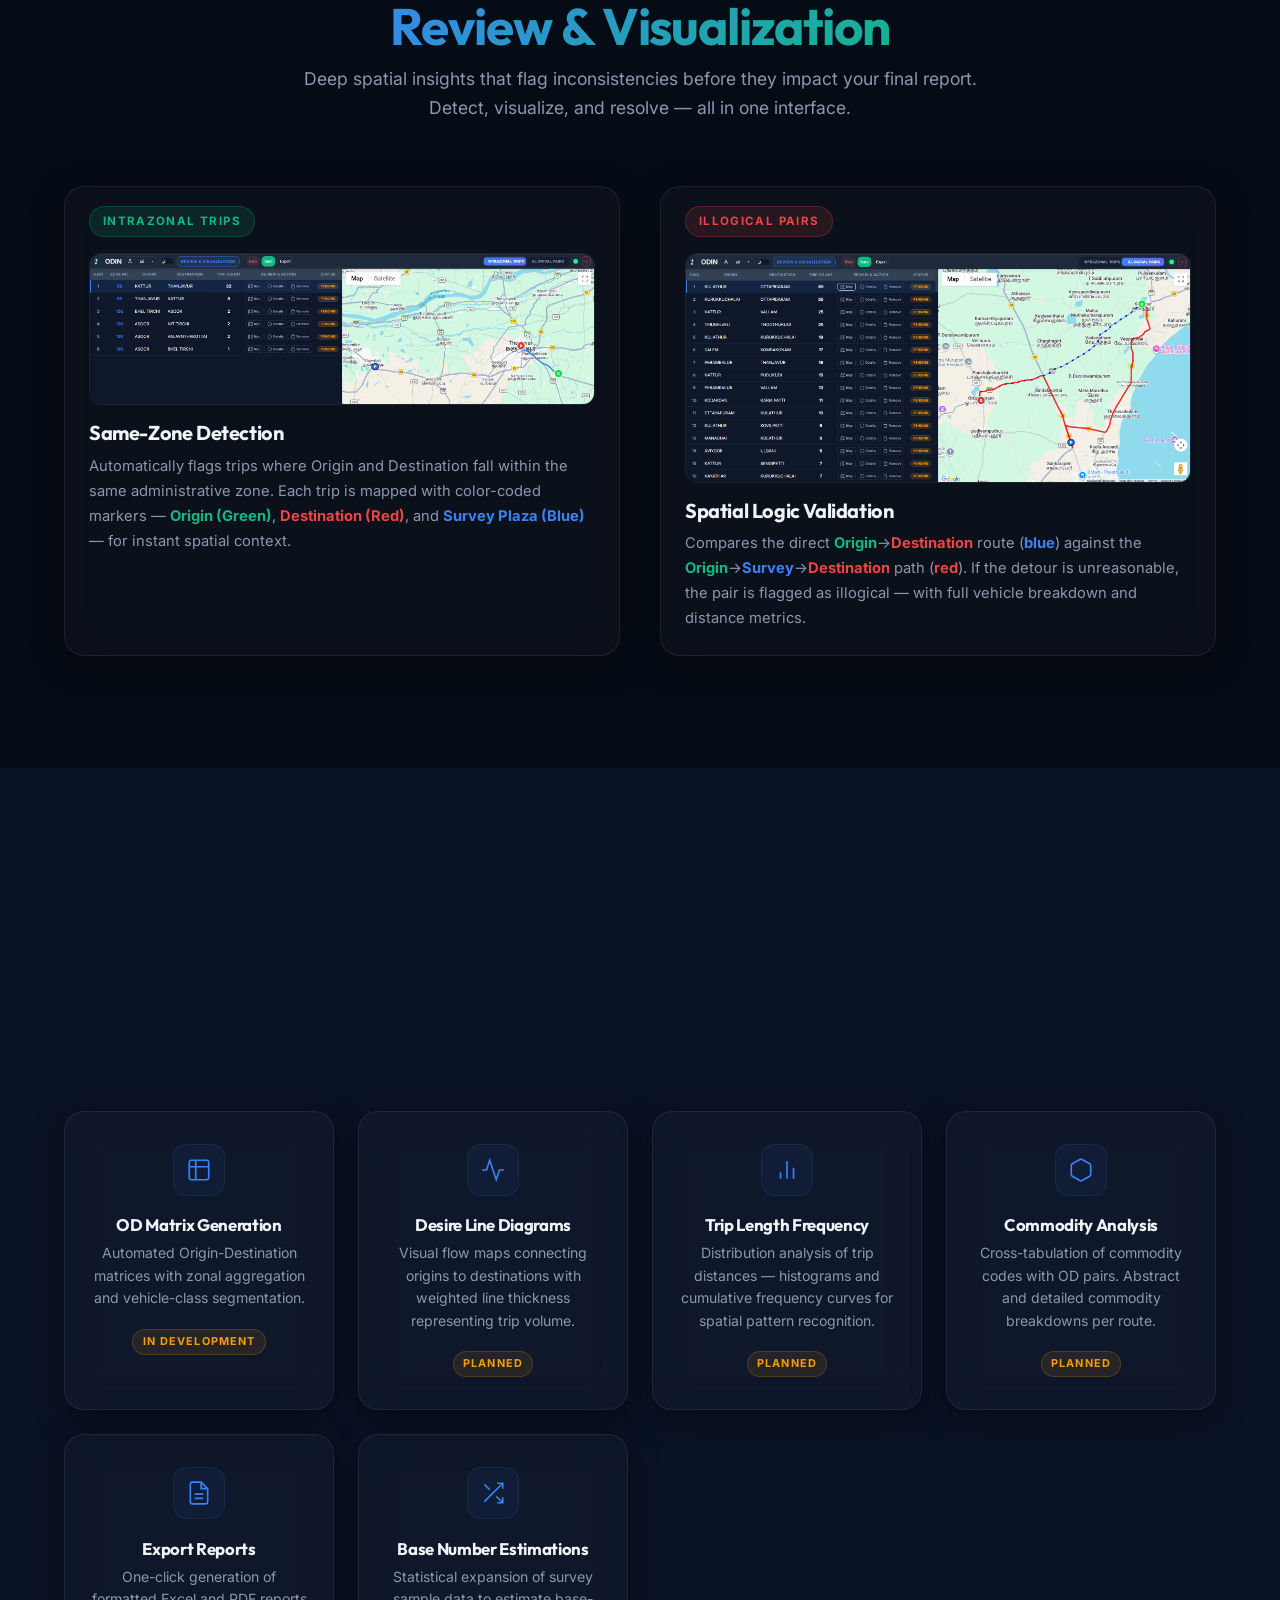
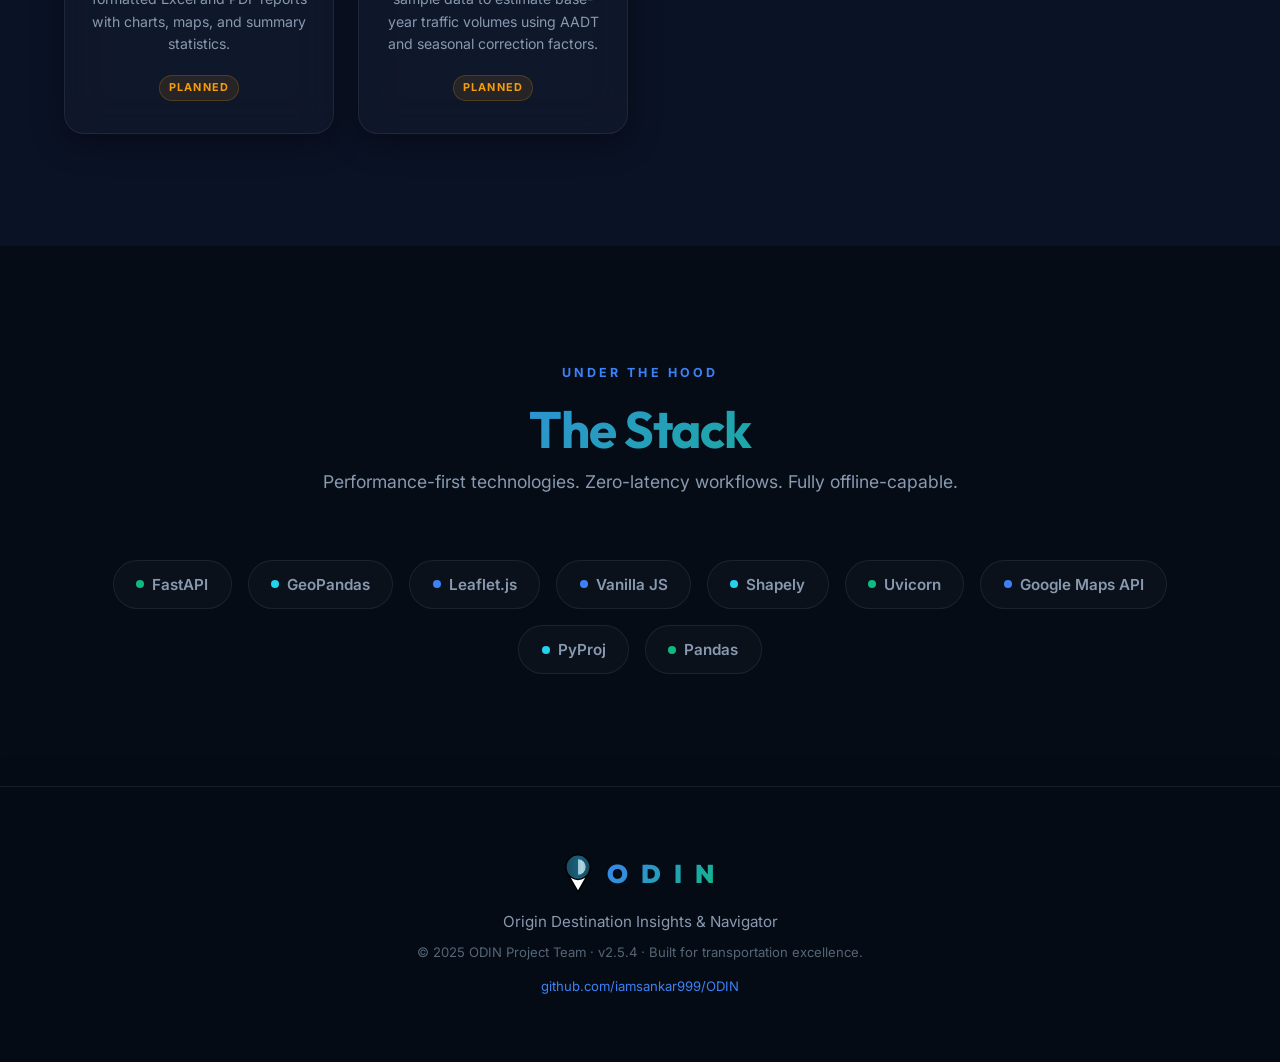
==== commit 00fda07d: "release: update version to v2.5.4" ====
--- a/index.html
+++ b/index.html
@@ -24,7 +24,7 @@
             <a href="#" class="logo">
                 <img src="images/logo.svg" alt="ODIN" class="logo-icon">
                 <span class="logo-text">ODIN</span>
-                <span class="badge">v2.5.3_beta</span>
+                <span class="badge">v2.5.4</span>
             </a>
             <ul class="nav-links" id="navLinks">
                 <li><a href="#evolution">Evolution</a></li>
@@ -63,7 +63,7 @@
             </div>
             <div class="hero-stats reveal delay-3">
                 <div class="stat">
-                    <span class="stat-value">v2.5.3_beta</span>
+                    <span class="stat-value">v2.5.4</span>
                     <span class="stat-label">Current Release</span>
                 </div>
                 <div class="stat-divider"></div>
@@ -125,7 +125,7 @@
                         </div>
                         <div class="timeline-card glass">
                             <span class="timeline-phase">Phase 3 — The Platform</span>
-                            <h3>ODIN v2.5.3_beta</h3>
+                            <h3>ODIN v2.5.4</h3>
                             <p>Today, ODIN is a full-scale validation platform with a FastAPI backend, interactive
                                 map-based UI, real-time auto-save, and a powerful Review &amp; Visualization module. It
                                 doesn't just process data — it interprets spatial logic.</p>
@@ -369,7 +369,7 @@
                 <span class="footer-name">O D I N</span>
             </div>
             <p class="footer-tagline">Origin Destination Insights &amp; Navigator</p>
-            <p class="footer-copy">&copy; 2025 ODIN Project Team &middot; v2.5.3_beta &middot; Built for transportation
+            <p class="footer-copy">&copy; 2025 ODIN Project Team &middot; v2.5.4 &middot; Built for transportation
                 excellence.</p>
             <a href="https://github.com/iamsankar999/ODIN/releases" class="footer-link" target="_blank"
                 rel="noopener">github.com/iamsankar999/ODIN</a>
